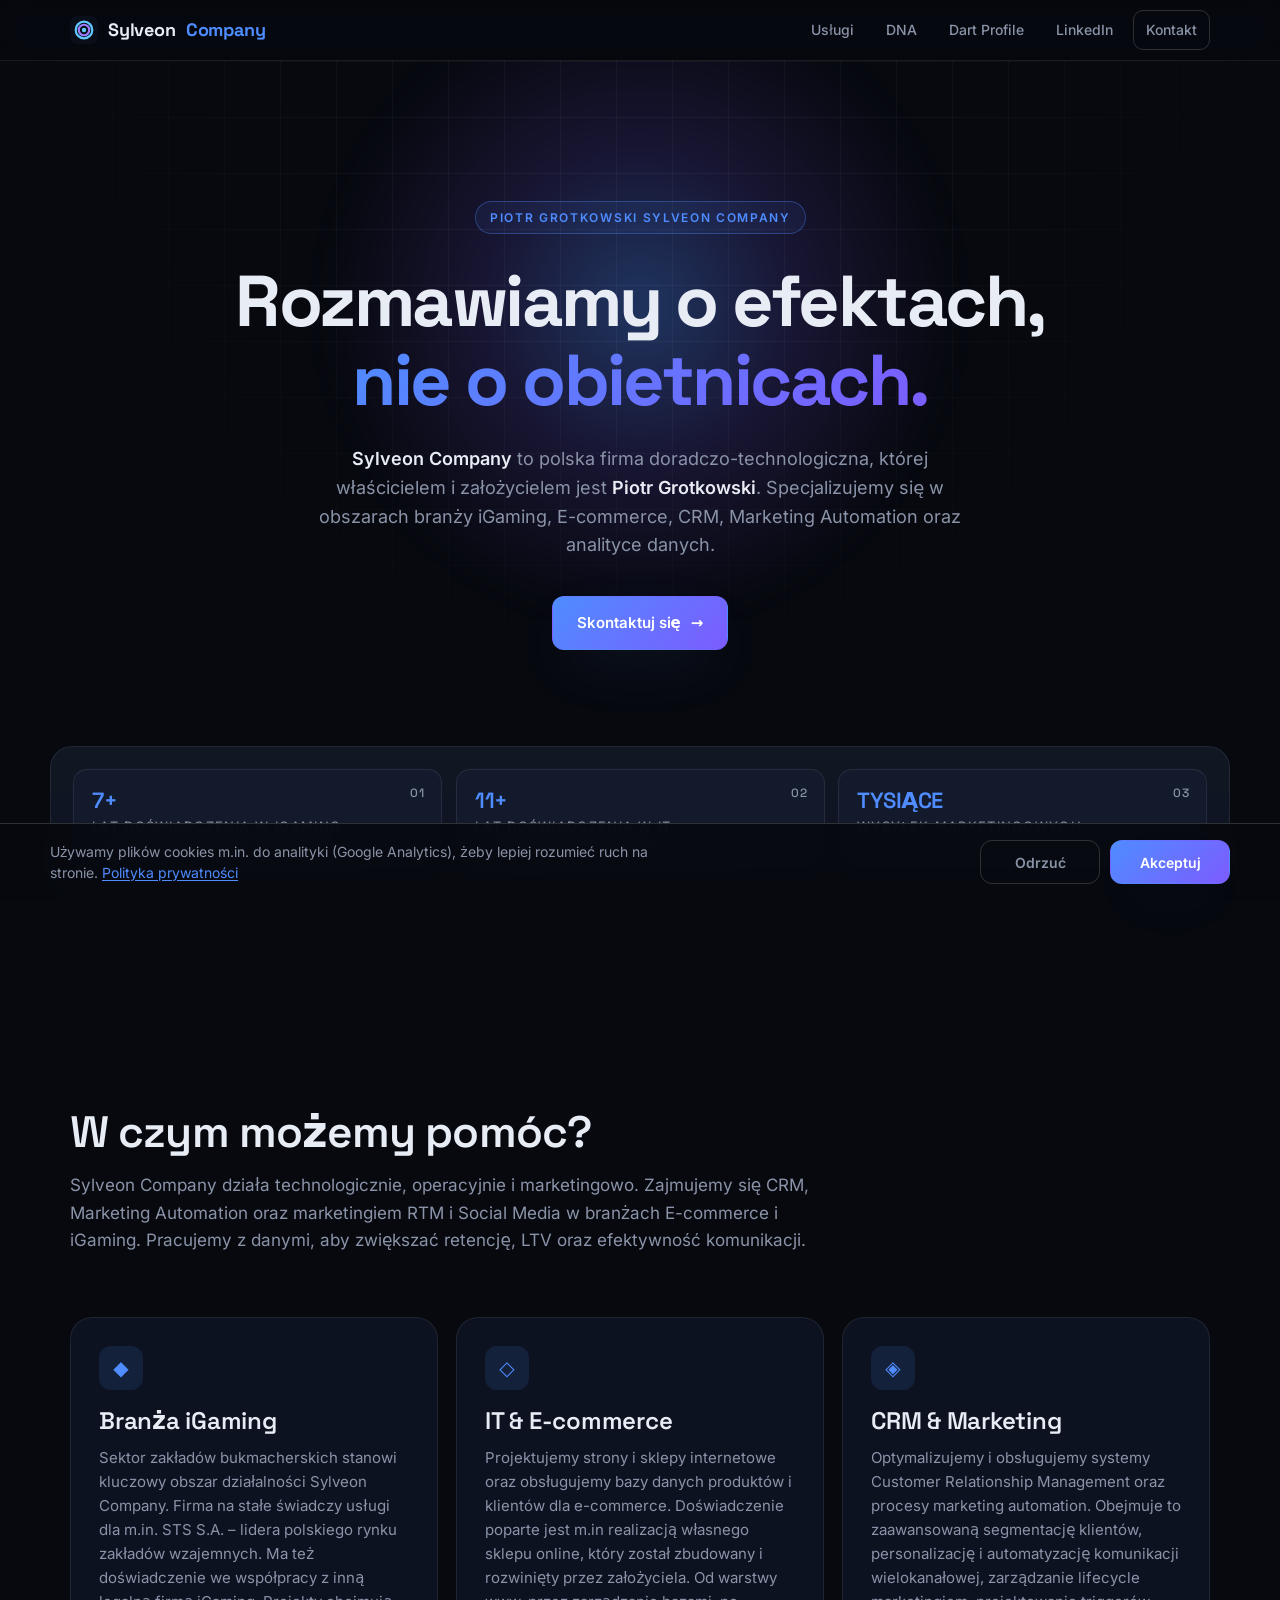
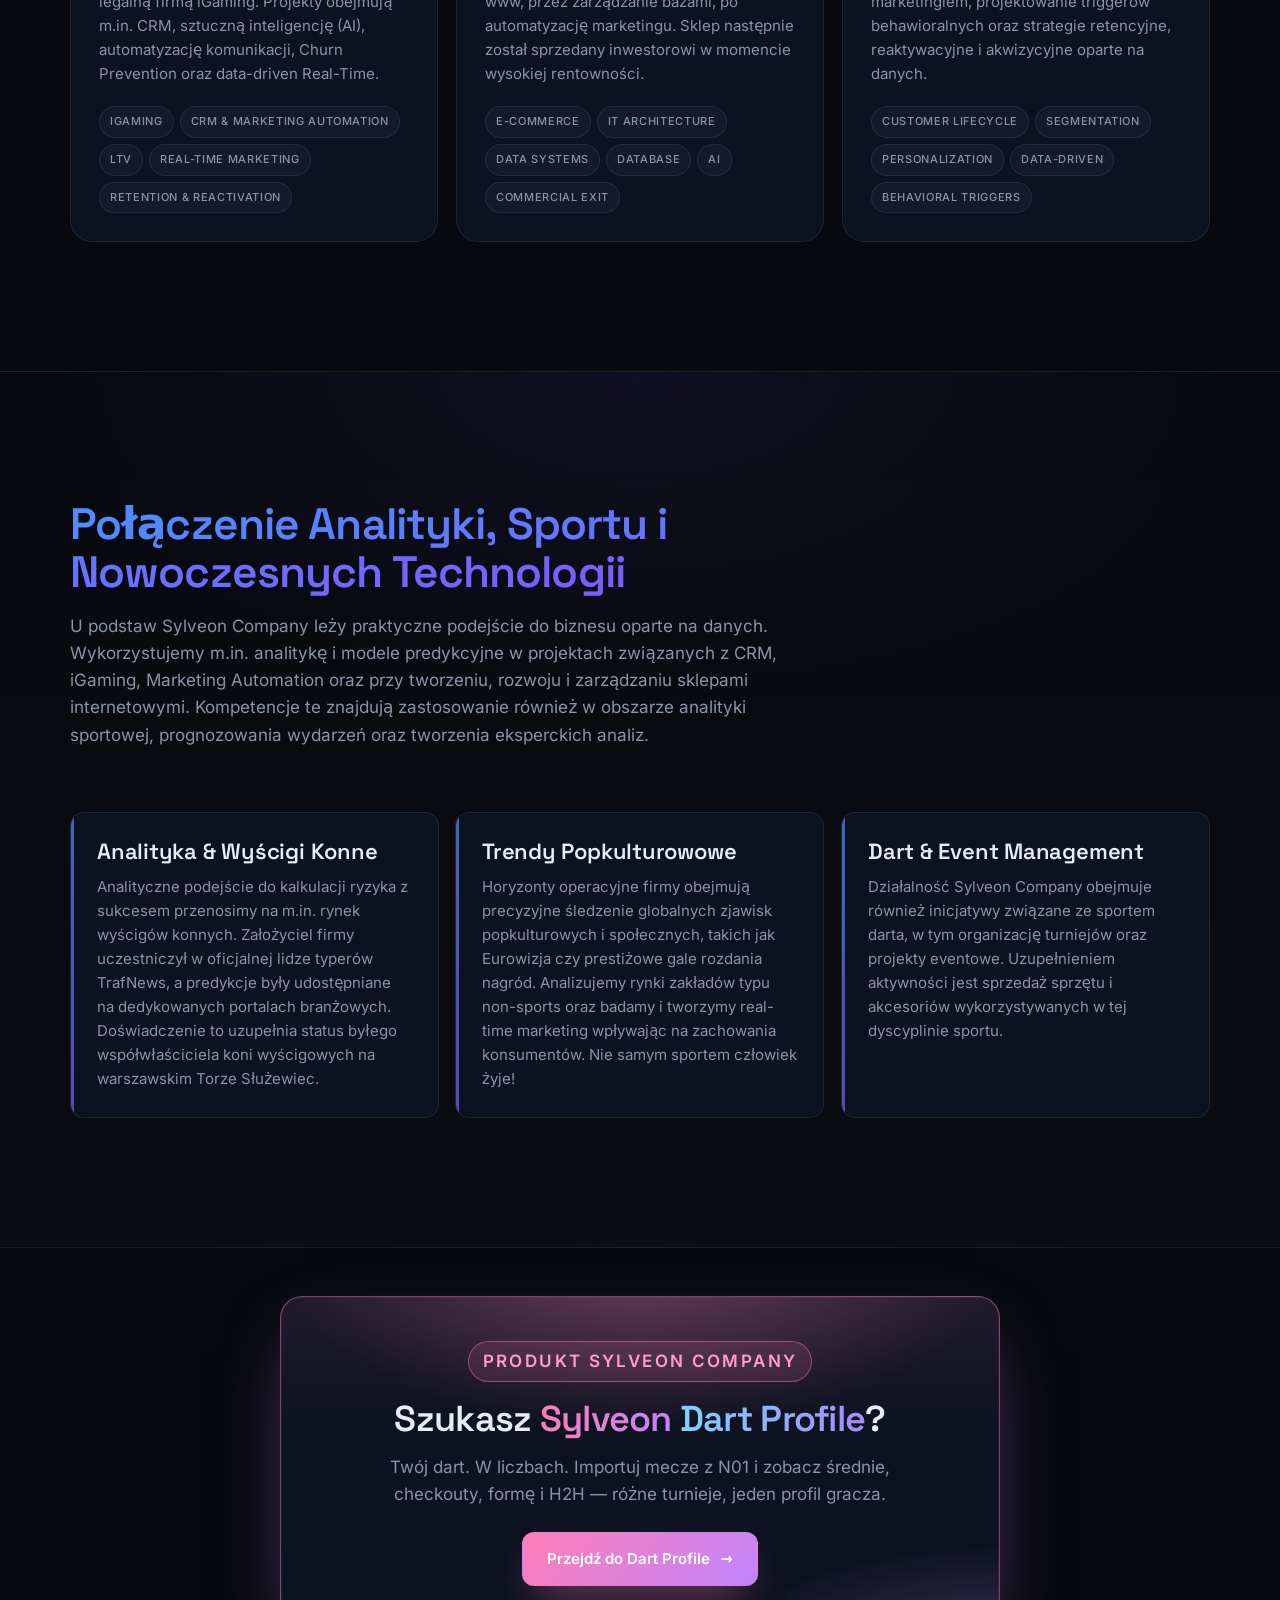
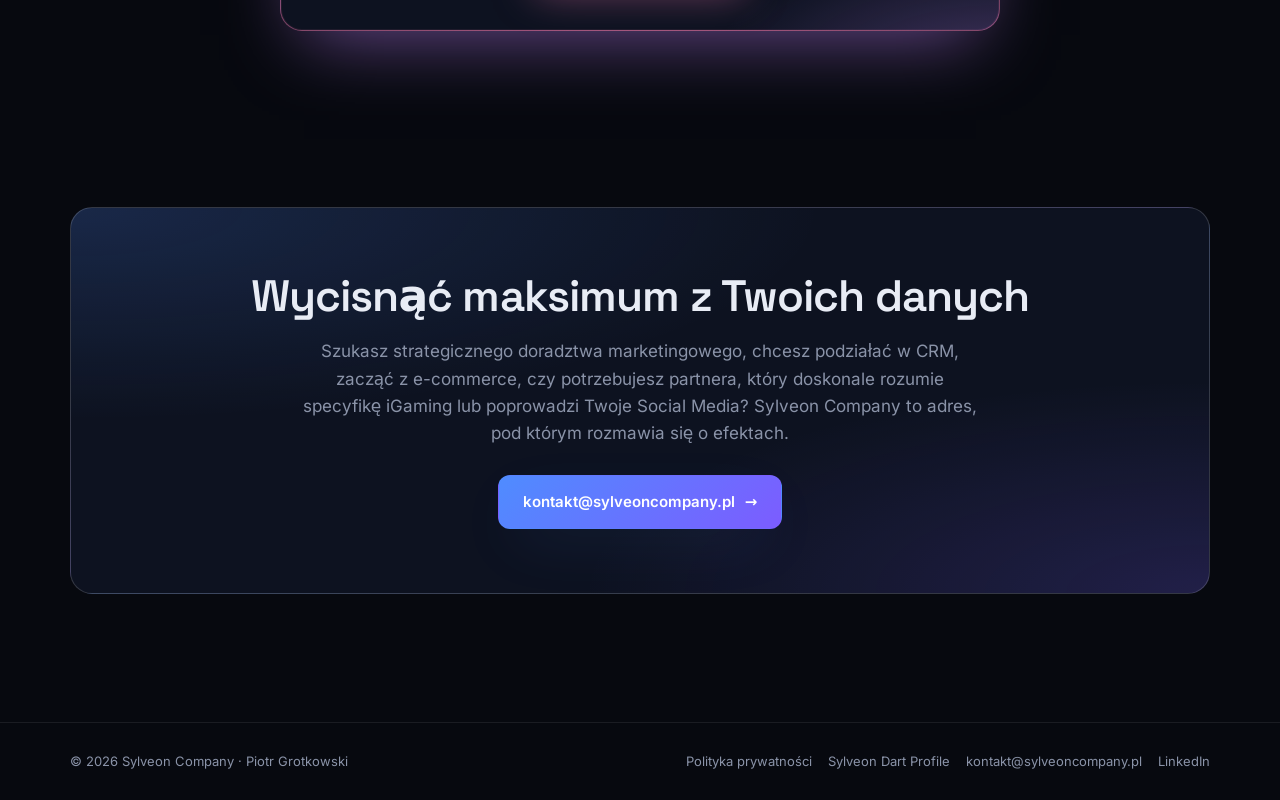
==== index.html @ ae11e5b6 "Add simple cookie banner with default accept and reject opt-out. Co-authored-by: Cursor <cursoragent" ====
<!doctype html>
<html lang="pl">
  <head>
    <meta charset="utf-8" />
    <meta name="viewport" content="width=device-width, initial-scale=1, viewport-fit=cover" />
    <meta name="theme-color" content="#07090f" />
    <title>Sylveon Company | Piotr Grotkowski - iGaming, E-commerce, CRM & Marketing Automation</title>
    <meta
      name="description"
      content="Piotr Grotkowski Sylveon Company. Doradztwo iGaming, CRM, Marketing Automation, analityka danych i E-commerce dla biznesów cyfrowych. Segmentation, Personalization & Retention."
    />
    <meta name="author" content="Piotr Grotkowski" />
    <meta name="robots" content="index,follow,max-image-preview:large" />
    <link rel="canonical" href="https://sylveoncompany.pl/" />

    <link rel="icon" type="image/svg+xml" href="/favicon.svg" />
    <link rel="icon" type="image/png" href="/favicon-96x96.png" sizes="96x96" />
    <link rel="shortcut icon" href="/favicon.ico" />
    <link rel="apple-touch-icon" sizes="180x180" href="/apple-touch-icon.png" />
    <meta name="apple-mobile-web-app-title" content="Sylveon Company" />
    <link rel="manifest" href="/site.webmanifest" />

    <meta property="og:site_name" content="Sylveon Company" />
    <meta property="og:type" content="website" />
    <meta property="og:locale" content="pl_PL" />
    <meta property="og:url" content="https://sylveoncompany.pl/" />
    <meta
      property="og:title"
      content="Sylveon Company | Piotr Grotkowski - CRM, Marketing Automation, iGaming, E-commerce & Data Analytics"
    />
    <meta
      property="og:description"
      content="Piotr Grotkowski Sylveon Company. Doradztwo iGaming, CRM, Marketing Automation, analityka danych i E-commerce dla biznesów cyfrowych. Segmentation, Personalization & Retention."
    />
    <meta property="og:image" content="https://sylveoncompany.pl/og.png" />
    <meta property="og:image:width" content="1200" />
    <meta property="og:image:height" content="630" />
    <meta
      property="og:image:alt"
      content="Sylveon Company — CRM, Marketing Automation, iGaming, E-commerce"
    />

    <meta name="twitter:card" content="summary_large_image" />
    <meta
      name="twitter:title"
      content="Sylveon Company | Piotr Grotkowski - CRM, Marketing Automation, iGaming, E-commerce & Data Analytics"
    />
    <meta
      name="twitter:description"
      content="Piotr Grotkowski Sylveon Company. Doradztwo iGaming, CRM, Marketing Automation, analityka danych i E-commerce dla biznesów cyfrowych. Segmentation, Personalization & Retention."
    />
    <meta name="twitter:image" content="https://sylveoncompany.pl/og.png" />

    <!-- Google Consent Mode: default granted; reject via banner → denied -->
    <script>
      window.dataLayer = window.dataLayer || [];
      function gtag() {
        dataLayer.push(arguments);
      }
      (function () {
        var saved = null;
        try {
          saved = localStorage.getItem("cookie_consent");
        } catch (e) {}
        var analytics = saved === "denied" ? "denied" : "granted";
        gtag("consent", "default", {
          analytics_storage: analytics,
          ad_storage: "denied",
          ad_user_data: "denied",
          ad_personalization: "denied",
        });
      })();
      gtag("js", new Date());
      gtag("config", "G-825RZRV02V");
    </script>
    <script async src="https://www.googletagmanager.com/gtag/js?id=G-825RZRV02V"></script>
    <link rel="dns-prefetch" href="https://www.googletagmanager.com" />
    <link rel="preconnect" href="https://www.googletagmanager.com" crossorigin />

    <link rel="preload" href="/fonts/inter-400.woff2" as="font" type="font/woff2" crossorigin />
    <link rel="preload" href="/fonts/space-grotesk-700.woff2" as="font" type="font/woff2" crossorigin />
    <link rel="stylesheet" href="/fonts.css" />
    <link rel="stylesheet" href="/styles.css" />

    <script type="application/ld+json">
      {
        "@context": "https://schema.org",
        "@graph": [
          {
            "@type": "WebSite",
            "@id": "https://sylveoncompany.pl/#website",
            "url": "https://sylveoncompany.pl/",
            "name": "Sylveon Company",
            "inLanguage": "pl-PL",
            "publisher": { "@id": "https://sylveoncompany.pl/#organization" }
          },
          {
            "@type": "Organization",
            "@id": "https://sylveoncompany.pl/#organization",
            "name": "Sylveon Company",
            "alternateName": ["Piotr Grotkowski Sylveon Company", "Piotr Grotkowski Sylveon"],
            "url": "https://sylveoncompany.pl/",
            "email": "kontakt@sylveoncompany.pl",
            "logo": "https://sylveoncompany.pl/logo.svg",
            "areaServed": "PL",
            "description": "Piotr Grotkowski Sylveon Company. Doradztwo iGaming, CRM, Marketing Automation, analityka danych i E-commerce dla biznesów cyfrowych.",
            "founder": { "@id": "https://sylveoncompany.pl/#person" },
            "knowsAbout": [
              "iGaming",
              "CRM",
              "Marketing Automation",
              "E-commerce",
              "Data Analytics",
              "Churn Prevention",
              "Real-Time Marketing"
            ]
          },
          {
            "@type": "Person",
            "@id": "https://sylveoncompany.pl/#person",
            "name": "Piotr Grotkowski",
            "jobTitle": "Founder, CEO & Owner",
            "worksFor": { "@id": "https://sylveoncompany.pl/#organization" },
            "url": "https://sylveoncompany.pl/",
            "sameAs": ["https://www.linkedin.com/in/grotkowskipiotr/"],
            "knowsAbout": [
              "iGaming",
              "CRM",
              "Marketing Automation",
              "E-commerce",
              "Data Analytics",
              "Churn Prevention",
              "Retention & Reactivation",
              "Customer Lifecycle"
            ],
            "nationality": "PL"
          }
        ]
      }
    </script>
  </head>
  <body>
    <a href="#main" class="skip-link">Przejdź do treści</a>

    <header class="topbar">
      <div class="container topbar__inner">
        <a href="/" class="brand">
          <img class="brand__logo" src="/logo.svg" width="28" height="28" alt="" />
          <span class="brand__a">Sylveon</span><span class="brand__b">Company</span>
        </a>
        <nav class="nav" aria-label="Główna nawigacja">
          <a href="#pomoc">Usługi</a>
          <a href="#dna">DNA</a>
          <a href="#dart">Dart Profile</a>
          <a
            href="https://www.linkedin.com/in/grotkowskipiotr/"
            target="_blank"
            rel="noopener noreferrer"
            >LinkedIn</a
          >
          <a href="mailto:kontakt@sylveoncompany.pl" class="nav__cta">Kontakt</a>
        </nav>
      </div>
    </header>

    <main id="main">
      <section class="hero">
        <div class="hero__bg" aria-hidden="true">
          <div class="hero__glow"></div>
          <div class="hero__grid"></div>
        </div>
        <div class="container hero__inner">
          <p class="eyebrow reveal">Piotr Grotkowski Sylveon Company</p>

          <h1 class="hero__title reveal">
            <span class="sr-only"
              >Sylveon Company - Doradztwo iGaming, E-commerce, CRM &amp; Marketing Automation.</span
            >
            Rozmawiamy o efektach,<br /><span class="grad">nie o obietnicach.</span>
          </h1>

          <p class="hero__lead reveal">
            <strong>Sylveon Company</strong> to polska firma doradczo-technologiczna, której
            właścicielem i założycielem jest <strong>Piotr Grotkowski</strong>. Specjalizujemy się w
            obszarach branży iGaming, E-commerce, CRM, Marketing Automation oraz analityce danych.
          </p>
          <div class="hero__cta reveal">
            <a class="btn btn--primary" href="mailto:kontakt@sylveoncompany.pl">
              Skontaktuj się
              <span aria-hidden="true">→</span>
            </a>
          </div>
        </div>
      </section>

      <section class="proof" aria-label="Skala działalności">
        <div class="container proof__grid">
          <article class="proof__card reveal">
            <span class="proof__num">01</span>
            <p class="proof__value">7+</p>
            <p>Lat doświadczenia w iGaming,<br />CRM &amp; Marketing Automation</p>
          </article>
          <article class="proof__card reveal">
            <span class="proof__num">02</span>
            <p class="proof__value">11+</p>
            <p>Lat doświadczenia w IT<br />i zarządzaniu bazami danych</p>
          </article>
          <article class="proof__card reveal">
            <span class="proof__num">03</span>
            <p class="proof__value">Tysiące</p>
            <p>Wysyłek marketingowych</p>
          </article>
        </div>
      </section>

      <section class="section" id="pomoc">
        <div class="container">
          <header class="section__head reveal">
            <h2>W czym możemy pomóc?</h2>
            <p>
              Sylveon Company działa technologicznie, operacyjnie i marketingowo. Zajmujemy się CRM,
              Marketing Automation oraz marketingiem RTM i Social Media w branżach E-commerce i
              iGaming. Pracujemy z danymi, aby zwiększać retencję, LTV oraz efektywność komunikacji.
            </p>
          </header>

          <div class="services">
            <article class="service reveal">
              <div class="service__icon" aria-hidden="true">◆</div>
              <h3>Branża iGaming</h3>
              <p>
                Sektor zakładów bukmacherskich stanowi kluczowy obszar działalności Sylveon Company.
                Firma na stałe świadczy usługi dla m.in. STS S.A. – lidera polskiego rynku zakładów
                wzajemnych. Ma też doświadczenie we współpracy z inną legalną firmą iGaming. Projekty
                obejmują m.in. CRM, sztuczną inteligencję (AI), automatyzację komunikacji, Churn
                Prevention oraz data-driven Real-Time.
              </p>
              <ul class="chips">
                <li>iGaming</li>
                <li>CRM &amp; Marketing Automation</li>
                <li>LTV</li>
                <li>Real-Time Marketing</li>
                <li>Retention &amp; Reactivation</li>
              </ul>
            </article>

            <article class="service reveal">
              <div class="service__icon" aria-hidden="true">◇</div>
              <h3>IT &amp; E-commerce</h3>
              <p>
                Projektujemy strony i sklepy internetowe oraz obsługujemy bazy danych produktów i
                klientów dla e-commerce. Doświadczenie poparte jest m.in realizacją własnego sklepu
                online, który został zbudowany i rozwinięty przez założyciela. Od warstwy www, przez
                zarządzanie bazami, po automatyzację marketingu. Sklep następnie został sprzedany
                inwestorowi w momencie wysokiej rentowności.
              </p>
              <ul class="chips">
                <li>E-commerce</li>
                <li>IT Architecture</li>
                <li>Data Systems</li>
                <li>Database</li>
                <li>AI</li>
                <li>Commercial Exit</li>
              </ul>
            </article>

            <article class="service reveal">
              <div class="service__icon" aria-hidden="true">◈</div>
              <h3>CRM &amp; Marketing</h3>
              <p>
                Optymalizujemy i obsługujemy systemy Customer Relationship Management oraz procesy
                marketing automation. Obejmuje to zaawansowaną segmentację klientów, personalizację i
                automatyzację komunikacji wielokanałowej, zarządzanie lifecycle marketingiem,
                projektowanie triggerów behawioralnych oraz strategie retencyjne, reaktywacyjne i
                akwizycyjne oparte na danych.
              </p>
              <ul class="chips">
                <li>Customer Lifecycle</li>
                <li>Segmentation</li>
                <li>Personalization</li>
                <li>Data-Driven</li>
                <li>Behavioral Triggers</li>
              </ul>
            </article>
          </div>
        </div>
      </section>

      <section class="section section--alt" id="dna">
        <div class="container dna">
          <header class="section__head reveal">
            <h2>
              <span class="grad">Połączenie Analityki, Sportu i Nowoczesnych Technologii</span>
            </h2>
            <p>
              U podstaw Sylveon Company leży praktyczne podejście do biznesu oparte na danych.
              Wykorzystujemy m.in. analitykę i modele predykcyjne w projektach związanych z CRM,
              iGaming, Marketing Automation oraz przy tworzeniu, rozwoju i zarządzaniu sklepami
              internetowymi. Kompetencje te znajdują zastosowanie również w obszarze analityki
              sportowej, prognozowania wydarzeń oraz tworzenia eksperckich analiz.
            </p>
          </header>

          <div class="dna__grid">
            <article class="dna__card reveal">
              <h3>Analityka &amp; Wyścigi Konne</h3>
              <p>
                Analityczne podejście do kalkulacji ryzyka z sukcesem przenosimy na m.in. rynek
                wyścigów konnych. Założyciel firmy uczestniczył w oficjalnej lidze typerów TrafNews,
                a predykcje były udostępniane na dedykowanych portalach branżowych. Doświadczenie to
                uzupełnia status byłego współwłaściciela koni wyścigowych na warszawskim Torze
                Służewiec.
              </p>
            </article>

            <article class="dna__card reveal">
              <h3>Trendy Popkulturowowe</h3>
              <p>
                Horyzonty operacyjne firmy obejmują precyzyjne śledzenie globalnych zjawisk
                popkulturowych i społecznych, takich jak Eurowizja czy prestiżowe gale rozdania
                nagród. Analizujemy rynki zakładów typu non-sports oraz badamy i tworzymy real-time
                marketing wpływając na zachowania konsumentów. Nie samym sportem człowiek żyje!
              </p>
            </article>

            <article class="dna__card reveal">
              <h3>Dart &amp; Event Management</h3>
              <p>
                Działalność Sylveon Company obejmuje również inicjatywy związane ze sportem darta, w
                tym organizację turniejów oraz projekty eventowe. Uzupełnieniem aktywności jest
                sprzedaż sprzętu i akcesoriów wykorzystywanych w tej dyscyplinie sportu.
              </p>
            </article>
          </div>
        </div>
      </section>

      <section class="section section--dart" id="dart">
        <div class="container">
          <div class="product-link reveal">
            <p class="eyebrow">Produkt Sylveon Company</p>
            <h2>
              Szukasz
              <span class="product-link__brand">Sylveon</span>
              <span class="product-link__accent">Dart Profile</span>?
            </h2>
            <p>
              Twój dart. W liczbach. Importuj mecze z N01 i zobacz średnie, checkouty, formę i H2H —
              różne turnieje, jeden profil gracza.
            </p>
            <a
              class="btn btn--dart"
              href="https://dart.sylveoncompany.pl/"
              target="_blank"
              rel="noopener noreferrer"
            >
              Przejdź do Dart Profile
              <span aria-hidden="true">→</span>
            </a>
          </div>
        </div>
      </section>

      <section class="section">
        <div class="container">
          <div class="cta reveal">
            <h2>Wycisnąć maksimum z Twoich danych</h2>
            <p>
              Szukasz strategicznego doradztwa marketingowego, chcesz podziałać w CRM, zacząć z
              e-commerce, czy potrzebujesz partnera, który doskonale rozumie specyfikę iGaming lub
              poprowadzi Twoje Social Media? Sylveon Company to adres, pod którym rozmawia się o
              efektach.
            </p>
            <address>
              <a class="btn btn--primary" href="mailto:kontakt@sylveoncompany.pl">
                kontakt@sylveoncompany.pl
                <span aria-hidden="true">→</span>
              </a>
            </address>
          </div>
        </div>
      </section>
    </main>

    <footer class="footer">
      <div class="container footer__inner">
        <p>© <span id="year"></span> Sylveon Company · Piotr Grotkowski</p>
        <div class="footer__links">
          <a href="/polityka-prywatnosci">Polityka prywatności</a>
          <a href="https://dart.sylveoncompany.pl/" target="_blank" rel="noopener noreferrer"
            >Sylveon Dart Profile</a
          >
          <a href="mailto:kontakt@sylveoncompany.pl">kontakt@sylveoncompany.pl</a>
          <a
            href="https://www.linkedin.com/in/grotkowskipiotr/"
            target="_blank"
            rel="noopener noreferrer"
            >LinkedIn</a
          >
        </div>
      </div>
    </footer>

    <a class="sticky-cta" href="mailto:kontakt@sylveoncompany.pl" id="stickyCta">
      Skontaktuj się <span aria-hidden="true">→</span>
    </a>

    <div class="cookie-banner" id="cookieBanner" hidden role="dialog" aria-label="Zgoda na pliki cookies">
      <div class="cookie-banner__inner">
        <p>
          Używamy plików cookies m.in. do analityki (Google Analytics), żeby lepiej rozumieć ruch na
          stronie.
          <a href="/polityka-prywatnosci">Polityka prywatności</a>
        </p>
        <div class="cookie-banner__actions">
          <button type="button" class="btn btn--ghost" id="cookieReject">Odrzuć</button>
          <button type="button" class="btn btn--primary" id="cookieAccept">Akceptuj</button>
        </div>
      </div>
    </div>

    <script>
      document.getElementById("year").textContent = new Date().getFullYear();

      (function () {
        var KEY = "cookie_consent";
        var banner = document.getElementById("cookieBanner");
        var acceptBtn = document.getElementById("cookieAccept");
        var rejectBtn = document.getElementById("cookieReject");

        function setConsent(value) {
          try {
            localStorage.setItem(KEY, value);
          } catch (e) {}
          var state = value === "granted" ? "granted" : "denied";
          gtag("consent", "update", {
            analytics_storage: state,
            ad_storage: "denied",
            ad_user_data: "denied",
            ad_personalization: "denied",
          });
          banner.hidden = true;
          document.body.classList.remove("cookie-open");
        }

        var saved = null;
        try {
          saved = localStorage.getItem(KEY);
        } catch (e) {}

        if (!saved) {
          banner.hidden = false;
          document.body.classList.add("cookie-open");
        }

        acceptBtn.addEventListener("click", function () {
          setConsent("granted");
        });
        rejectBtn.addEventListener("click", function () {
          setConsent("denied");
        });
      })();

      const prefersReduced = window.matchMedia("(prefers-reduced-motion: reduce)").matches;
      const revealEls = document.querySelectorAll(".reveal");
      if (prefersReduced || !("IntersectionObserver" in window)) {
        revealEls.forEach((el) => el.classList.add("in-view"));
      } else {
        const io = new IntersectionObserver(
          (entries) => {
            entries.forEach((e, i) => {
              if (e.isIntersecting) {
                setTimeout(() => e.target.classList.add("in-view"), i * 60);
                io.unobserve(e.target);
              }
            });
          },
          { threshold: 0.12, rootMargin: "0px 0px -40px 0px" }
        );
        revealEls.forEach((el) => io.observe(el));
      }

      const hero = document.querySelector(".hero");
      const cta = document.getElementById("stickyCta");
      if (hero && cta && "IntersectionObserver" in window) {
        const heroIo = new IntersectionObserver(
          ([entry]) => {
            cta.classList.toggle("is-visible", !entry.isIntersecting);
          },
          { threshold: 0, rootMargin: "-40% 0px 0px 0px" }
        );
        heroIo.observe(hero);
      }
    </script>
  </body>
</html>
---- fonts.css ----
@font-face {
  font-family: "Inter";
  font-style: normal;
  font-weight: 400;
  font-display: swap;
  src: url("/fonts/inter-400.woff2") format("woff2");
}

@font-face {
  font-family: "Inter";
  font-style: normal;
  font-weight: 500;
  font-display: swap;
  src: url("/fonts/inter-500.woff2") format("woff2");
}

@font-face {
  font-family: "Inter";
  font-style: normal;
  font-weight: 600;
  font-display: swap;
  src: url("/fonts/inter-600.woff2") format("woff2");
}

@font-face {
  font-family: "Space Grotesk";
  font-style: normal;
  font-weight: 500;
  font-display: swap;
  src: url("/fonts/space-grotesk-500.woff2") format("woff2");
}

@font-face {
  font-family: "Space Grotesk";
  font-style: normal;
  font-weight: 600;
  font-display: swap;
  src: url("/fonts/space-grotesk-600.woff2") format("woff2");
}

@font-face {
  font-family: "Space Grotesk";
  font-style: normal;
  font-weight: 700;
  font-display: swap;
  src: url("/fonts/space-grotesk-700.woff2") format("woff2");
}
---- styles.css ----
/* ============================================================
   Sylveon Company — mobile-first, dark, nowoczesny
   ============================================================ */

:root {
  --bg: #07090f;
  --surface: #0d1220;
  --surface-2: #131a2c;
  --border: rgba(255, 255, 255, 0.08);
  --border-strong: rgba(255, 255, 255, 0.16);
  --text: #e8ecf5;
  --text-dim: #8a93a8;
  --accent: #4f8cff;
  --accent-2: #7c5cff;
  --accent-glow: rgba(79, 140, 255, 0.35);
  --radius: 14px;
  --radius-lg: 22px;
  --shadow-elev: 0 20px 60px -20px rgba(79, 140, 255, 0.25);
  --font-display: "Space Grotesk", system-ui, -apple-system, sans-serif;
  --font-body: "Inter", system-ui, -apple-system, sans-serif;
  --container: 1180px;
  --gutter: 20px;
}

*,
*::before,
*::after {
  box-sizing: border-box;
}

html {
  scroll-behavior: smooth;
  -webkit-text-size-adjust: 100%;
}

body {
  margin: 0;
  background: var(--bg);
  color: var(--text);
  font-family: var(--font-body);
  font-size: 16px;
  line-height: 1.6;
  -webkit-font-smoothing: antialiased;
  text-rendering: optimizeLegibility;
  overflow-x: hidden;
}

img,
svg {
  display: block;
  max-width: 100%;
}

a {
  color: inherit;
  text-decoration: none;
}

::selection {
  background: var(--accent);
  color: #fff;
}

.skip-link {
  position: absolute;
  left: -9999px;
  top: 0;
  background: var(--accent);
  color: #fff;
  padding: 8px 14px;
  border-radius: 0 0 8px 0;
  z-index: 100;
}
.skip-link:focus {
  left: 0;
}

.sr-only {
  border: 0;
  clip: rect(0 0 0 0);
  height: 1px;
  margin: -1px;
  overflow: hidden;
  padding: 0;
  position: absolute;
  width: 1px;
  white-space: nowrap;
}

.container {
  width: 100%;
  max-width: var(--container);
  margin-inline: auto;
  padding-inline: var(--gutter);
}

/* ============= Typography ============= */

h1,
h2,
h3,
h4 {
  font-family: var(--font-display);
  font-weight: 600;
  letter-spacing: -0.02em;
  line-height: 1.1;
  margin: 0;
  color: var(--text);
}

h2 {
  font-size: clamp(28px, 5vw, 44px);
}
h3 {
  font-size: clamp(20px, 3vw, 24px);
  letter-spacing: -0.01em;
}
h4 {
  font-size: 18px;
  letter-spacing: -0.01em;
}

p {
  margin: 0;
  color: var(--text-dim);
}

strong {
  color: var(--text);
  font-weight: 600;
}

.grad {
  background: linear-gradient(135deg, var(--accent) 0%, var(--accent-2) 100%);
  -webkit-background-clip: text;
  background-clip: text;
  color: transparent;
}

/* ============= Topbar ============= */

.topbar {
  position: sticky;
  top: 0;
  z-index: 50;
  backdrop-filter: saturate(160%) blur(14px);
  -webkit-backdrop-filter: saturate(160%) blur(14px);
  background: rgba(7, 9, 15, 0.65);
  border-bottom: 1px solid var(--border);
}

.topbar__inner {
  display: flex;
  align-items: center;
  justify-content: space-between;
  height: 60px;
}

.brand {
  font-family: var(--font-display);
  font-weight: 700;
  font-size: 18px;
  letter-spacing: -0.01em;
  display: inline-flex;
  align-items: center;
  gap: 10px;
}
.brand__logo {
  width: 28px;
  height: 28px;
  border-radius: 7px;
  flex-shrink: 0;
}
.brand__a {
  color: var(--text);
}
.brand__b {
  color: var(--accent);
}

.nav {
  display: flex;
  align-items: center;
  gap: 8px;
}
.nav a {
  color: var(--text-dim);
  font-size: 14px;
  font-weight: 500;
  padding: 8px 12px;
  border-radius: 10px;
  transition: color 0.2s ease, background 0.2s ease;
}
.nav a:hover {
  color: var(--text);
  background: var(--surface);
}
.nav__cta {
  color: var(--text);
  border: 1px solid var(--border-strong);
}
.nav__cta:hover {
  background: var(--accent);
  border-color: var(--accent);
  color: #fff;
}

@media (max-width: 719px) {
  .nav a:not(.nav__cta) {
    display: none;
  }
}

/* ============= Hero ============= */

.hero {
  position: relative;
  padding-block: clamp(72px, 14vw, 140px) clamp(56px, 10vw, 96px);
  overflow: hidden;
  isolation: isolate;
}

.hero__bg {
  position: absolute;
  inset: 0;
  z-index: -1;
  pointer-events: none;
}

.hero__glow {
  position: absolute;
  top: -30%;
  left: 50%;
  width: 900px;
  height: 900px;
  max-width: 130vw;
  transform: translateX(-50%);
  background: radial-gradient(
    closest-side,
    var(--accent-glow) 0%,
    rgba(124, 92, 255, 0.15) 35%,
    transparent 70%
  );
  filter: blur(20px);
}

.hero__grid {
  position: absolute;
  inset: 0;
  background-image:
    linear-gradient(to right, rgba(255, 255, 255, 0.04) 1px, transparent 1px),
    linear-gradient(to bottom, rgba(255, 255, 255, 0.04) 1px, transparent 1px);
  background-size: 56px 56px;
  mask-image: radial-gradient(ellipse at top, #000 30%, transparent 70%);
  -webkit-mask-image: radial-gradient(ellipse at top, #000 30%, transparent 70%);
}

.hero__inner {
  text-align: center;
  max-width: 880px;
}

.eyebrow {
  display: inline-block;
  font-family: var(--font-body);
  font-size: 12px;
  font-weight: 600;
  letter-spacing: 0.14em;
  text-transform: uppercase;
  color: var(--accent);
  padding: 6px 14px;
  border: 1px solid var(--accent-glow);
  border-radius: 999px;
  background: rgba(79, 140, 255, 0.08);
  margin-bottom: 28px;
}

.hero__title {
  font-size: clamp(34px, 8vw, 72px);
  font-weight: 700;
  letter-spacing: -0.035em;
  margin-bottom: 24px;
}

.hero__lead {
  font-size: clamp(15px, 2vw, 18px);
  max-width: 680px;
  margin: 0 auto 36px;
  color: var(--text-dim);
}

.hero__cta {
  display: flex;
  justify-content: center;
}

/* ============= Buttons ============= */

.btn {
  display: inline-flex;
  align-items: center;
  gap: 10px;
  font-family: var(--font-body);
  font-weight: 600;
  font-size: 15px;
  padding: 14px 24px;
  min-height: 48px;
  border-radius: 12px;
  border: 1px solid transparent;
  cursor: pointer;
  transition: transform 0.2s ease, box-shadow 0.25s ease, background 0.2s ease;
  white-space: nowrap;
}

.btn--primary {
  background: linear-gradient(135deg, var(--accent), var(--accent-2));
  color: #fff;
  box-shadow: var(--shadow-elev);
}
.btn--primary:hover {
  transform: translateY(-1px);
  box-shadow: 0 24px 70px -18px rgba(79, 140, 255, 0.55);
}

.btn--ghost {
  background: transparent;
  color: var(--text-dim);
  border: 1px solid var(--border-strong);
}
.btn--ghost:hover {
  color: var(--text);
  background: var(--surface);
}

.btn:focus-visible,
a:focus-visible {
  outline: 2px solid var(--accent);
  outline-offset: 3px;
}

/* ============= Proof strip ============= */

.proof {
  padding-bottom: clamp(40px, 8vw, 80px);
}
.proof__grid {
  display: grid;
  gap: 14px;
  grid-template-columns: 1fr;
  border: 1px solid var(--border);
  border-radius: var(--radius-lg);
  padding: 18px;
  background:
    linear-gradient(180deg, rgba(255, 255, 255, 0.02), transparent),
    var(--surface);
}
.proof__card {
  display: flex;
  flex-direction: column;
  gap: 4px;
  padding: 18px;
  border-radius: var(--radius);
  background: var(--surface-2);
  border: 1px solid var(--border);
  position: relative;
}
.proof__num {
  position: absolute;
  top: 14px;
  right: 16px;
  font-family: var(--font-display);
  font-size: 12px;
  color: var(--text-dim);
  letter-spacing: 0.08em;
}
.proof__card .proof__value {
  color: var(--accent);
  font-family: var(--font-display);
  font-size: 22px;
  font-weight: 600;
  letter-spacing: -0.02em;
  margin: 0;
  line-height: 1.1;
}
.proof__card p {
  font-size: 13px;
  text-transform: uppercase;
  letter-spacing: 0.1em;
  color: var(--text-dim);
}

@media (min-width: 720px) {
  .proof__grid {
    grid-template-columns: repeat(3, 1fr);
    padding: 22px;
  }
}

/* ============= Sections ============= */

.section {
  padding-block: clamp(64px, 12vw, 128px);
}

.section--alt {
  background:
    radial-gradient(80% 60% at 50% 0%, rgba(124, 92, 255, 0.08), transparent 60%),
    linear-gradient(180deg, transparent, rgba(255, 255, 255, 0.015));
  border-top: 1px solid var(--border);
  border-bottom: 1px solid var(--border);
}

.section__head {
  max-width: 760px;
  margin-bottom: clamp(36px, 6vw, 64px);
}
.section__head h2 {
  margin-bottom: 16px;
}
.section__head p {
  font-size: clamp(15px, 1.8vw, 17px);
}

/* ============= Services ============= */

.services {
  display: grid;
  gap: 18px;
  grid-template-columns: 1fr;
}

.service {
  background: var(--surface);
  border: 1px solid var(--border);
  border-radius: var(--radius-lg);
  padding: 28px;
  transition: transform 0.25s ease, border-color 0.25s ease, background 0.25s ease;
}
.service:hover {
  transform: translateY(-3px);
  border-color: var(--accent-glow);
  background: linear-gradient(180deg, rgba(79, 140, 255, 0.04), transparent), var(--surface);
}
.service__icon {
  width: 44px;
  height: 44px;
  display: grid;
  place-items: center;
  border-radius: 12px;
  background: rgba(79, 140, 255, 0.12);
  color: var(--accent);
  font-size: 20px;
  margin-bottom: 18px;
}
.service h3 {
  margin-bottom: 12px;
}
.service p {
  margin-bottom: 20px;
  font-size: 15px;
}

.chips {
  list-style: none;
  padding: 0;
  margin: 0;
  display: flex;
  flex-wrap: wrap;
  gap: 6px;
}
.chips li {
  font-family: var(--font-body);
  font-size: 11px;
  font-weight: 500;
  letter-spacing: 0.06em;
  text-transform: uppercase;
  color: var(--text-dim);
  padding: 6px 10px;
  background: var(--surface-2);
  border: 1px solid var(--border);
  border-radius: 999px;
}

@media (min-width: 880px) {
  .services {
    grid-template-columns: repeat(3, 1fr);
  }
}

/* ============= DNA ============= */

.dna__grid {
  display: grid;
  gap: 16px;
  grid-template-columns: 1fr;
}
.dna__card {
  background: var(--surface);
  border: 1px solid var(--border);
  border-radius: var(--radius);
  padding: 26px;
  position: relative;
  overflow: hidden;
}
.dna__card::before {
  content: "";
  position: absolute;
  top: 0;
  left: 0;
  width: 3px;
  height: 100%;
  background: linear-gradient(180deg, var(--accent), var(--accent-2));
  opacity: 0.7;
}
.dna__card h3 {
  margin-bottom: 12px;
  color: var(--text);
  font-size: clamp(18px, 2.4vw, 22px);
}
.dna__card p {
  font-size: 15px;
}

@media (min-width: 880px) {
  .dna__grid {
    grid-template-columns: repeat(3, 1fr);
  }
}

/* ============= Product link (Dart Profile) ============= */
/* Paleta jak SYLVEON na dart.sylveoncompany.pl */

.section--dart {
  padding-block: clamp(28px, 5vw, 48px);
}

.product-link {
  --sylveon-from: #ff7eb6;
  --sylveon-to: #c084fc;
  --dart-accent-from: #7dd3fc;
  --dart-accent-to: #a78bfa;

  max-width: 720px;
  margin-inline: auto;
  text-align: center;
  padding: clamp(28px, 5vw, 44px) clamp(20px, 4vw, 40px);
  border-radius: var(--radius-lg);
  border: 1px solid rgba(255, 126, 182, 0.45);
  background:
    radial-gradient(90% 90% at 50% -10%, rgba(255, 126, 182, 0.32), transparent 55%),
    radial-gradient(80% 70% at 100% 110%, rgba(192, 132, 252, 0.28), transparent 50%),
    linear-gradient(180deg, rgba(255, 126, 182, 0.08), transparent 40%),
    var(--surface);
  box-shadow:
    0 0 0 1px rgba(255, 126, 182, 0.08) inset,
    0 28px 70px -24px rgba(192, 132, 252, 0.55);
}
.product-link .eyebrow {
  margin-bottom: 18px;
  color: #ff9ecd;
  border-color: rgba(255, 126, 182, 0.45);
  background: rgba(255, 126, 182, 0.12);
}
.product-link h2 {
  margin-bottom: 14px;
  font-size: clamp(24px, 4vw, 36px);
}
.product-link__brand {
  background: linear-gradient(90deg, var(--sylveon-from), var(--sylveon-to));
  -webkit-background-clip: text;
  background-clip: text;
  -webkit-text-fill-color: transparent;
  color: transparent;
}
.product-link__accent {
  background: linear-gradient(90deg, var(--dart-accent-from), var(--dart-accent-to));
  -webkit-background-clip: text;
  background-clip: text;
  -webkit-text-fill-color: transparent;
  color: transparent;
}
.product-link p {
  font-size: clamp(15px, 1.8vw, 17px);
  margin: 0 auto 24px;
  max-width: 540px;
}

.btn--dart {
  background: linear-gradient(135deg, #ff7eb6, #c084fc);
  color: #fff;
  box-shadow: 0 18px 40px -14px rgba(255, 126, 182, 0.55);
}
.btn--dart:hover {
  transform: translateY(-1px);
  box-shadow: 0 24px 52px -12px rgba(192, 132, 252, 0.65);
}

/* ============= CTA card ============= */

.cta {
  position: relative;
  padding: clamp(36px, 6vw, 64px) clamp(24px, 5vw, 56px);
  border-radius: var(--radius-lg);
  background:
    radial-gradient(120% 100% at 0% 0%, rgba(79, 140, 255, 0.18), transparent 55%),
    radial-gradient(100% 100% at 100% 100%, rgba(124, 92, 255, 0.18), transparent 55%),
    var(--surface);
  border: 1px solid var(--border-strong);
  text-align: center;
}
.cta h2 {
  margin-bottom: 18px;
}
.cta p {
  font-size: clamp(15px, 1.8vw, 17px);
  max-width: 680px;
  margin: 0 auto 28px;
}
.cta address {
  font-style: normal;
  display: flex;
  justify-content: center;
}

/* ============= Footer ============= */

.footer {
  border-top: 1px solid var(--border);
  padding-block: 28px;
  padding-bottom: calc(28px + env(safe-area-inset-bottom));
}
.footer__inner {
  display: flex;
  flex-direction: column;
  align-items: center;
  gap: 8px;
  font-size: 13px;
  color: var(--text-dim);
}
.footer__links {
  display: flex;
  flex-wrap: wrap;
  align-items: center;
  justify-content: center;
  gap: 12px 16px;
}
.footer a:hover {
  color: var(--accent);
}

@media (min-width: 720px) {
  .footer__inner {
    flex-direction: row;
    justify-content: space-between;
  }
}

/* ============= Sticky mobile CTA ============= */

.sticky-cta {
  position: fixed;
  left: 16px;
  right: 16px;
  bottom: calc(16px + env(safe-area-inset-bottom));
  z-index: 40;
  display: none;
  align-items: center;
  justify-content: center;
  gap: 10px;
  height: 52px;
  font-weight: 600;
  font-size: 15px;
  color: #fff;
  background: linear-gradient(135deg, var(--accent), var(--accent-2));
  border-radius: 14px;
  box-shadow: 0 18px 40px -12px rgba(79, 140, 255, 0.55);
  transform: translateY(140%);
  transition: transform 0.35s cubic-bezier(0.2, 0.8, 0.2, 1), opacity 0.25s ease;
  opacity: 0;
}
@media (max-width: 959px) {
  .sticky-cta {
    display: inline-flex;
  }
  .sticky-cta.is-visible {
    transform: translateY(0);
    opacity: 1;
  }
}

/* ============= Reveal animations ============= */

.reveal {
  opacity: 0;
  transform: translateY(12px);
  transition: opacity 0.6s ease, transform 0.6s ease;
  will-change: opacity, transform;
}
.reveal.in-view {
  opacity: 1;
  transform: none;
}

@media (prefers-reduced-motion: reduce) {
  *,
  *::before,
  *::after {
    animation: none !important;
    transition: none !important;
  }
  .reveal {
    opacity: 1;
    transform: none;
  }
  html {
    scroll-behavior: auto;
  }
}

/* ============= Legal / 404 ============= */

.legal {
  padding-block: clamp(48px, 8vw, 88px) clamp(64px, 10vw, 120px);
}
.legal__inner {
  max-width: 760px;
}
.legal__head {
  margin-bottom: clamp(32px, 5vw, 48px);
}
.legal__head h1 {
  font-family: var(--font-display);
  font-size: clamp(32px, 6vw, 48px);
  letter-spacing: -0.03em;
  margin: 0 0 16px;
}
.legal__meta {
  font-size: 15px;
  color: var(--text-dim);
}
.legal__content section {
  margin-bottom: 36px;
}
.legal__content h2 {
  font-size: clamp(20px, 3vw, 26px);
  margin-bottom: 14px;
}
.legal__content h3 {
  font-size: 17px;
  margin: 20px 0 10px;
}
.legal__content p,
.legal__content li {
  color: var(--text-dim);
  font-size: 15px;
  line-height: 1.7;
}
.legal__content p {
  margin: 0 0 12px;
}
.legal__content ul {
  margin: 0 0 12px;
  padding-left: 1.2em;
}
.legal__content a {
  color: var(--accent);
  text-decoration: underline;
  text-underline-offset: 3px;
}
.legal__content a:hover {
  color: var(--text);
}
.legal__content code {
  font-size: 0.92em;
  color: var(--text);
  background: var(--surface);
  border: 1px solid var(--border);
  border-radius: 6px;
  padding: 1px 6px;
}

.error-page {
  min-height: calc(100vh - 160px);
  display: grid;
  place-items: center;
  padding-block: 72px;
  text-align: center;
}
.error-page__inner {
  max-width: 640px;
}
.error-page .hero__title {
  margin-bottom: 16px;
}
.error-page .hero__lead {
  margin-bottom: 28px;
}

/* ============= Cookie banner ============= */

.cookie-banner {
  position: fixed;
  left: 0;
  right: 0;
  bottom: 0;
  z-index: 60;
  padding: 16px;
  padding-bottom: calc(16px + env(safe-area-inset-bottom));
  background: rgba(7, 9, 15, 0.92);
  border-top: 1px solid var(--border-strong);
  backdrop-filter: blur(14px);
  -webkit-backdrop-filter: blur(14px);
}
.cookie-banner[hidden] {
  display: none !important;
}
.cookie-banner__inner {
  max-width: var(--container);
  margin-inline: auto;
  display: flex;
  flex-direction: column;
  gap: 14px;
  align-items: stretch;
}
.cookie-banner__inner p {
  margin: 0;
  font-size: 14px;
  line-height: 1.5;
  color: var(--text-dim);
}
.cookie-banner__inner a {
  color: var(--accent);
  text-decoration: underline;
  text-underline-offset: 2px;
}
.cookie-banner__actions {
  display: flex;
  gap: 10px;
  flex-shrink: 0;
}
.cookie-banner__actions .btn {
  flex: 1;
  justify-content: center;
  min-height: 44px;
  padding: 10px 16px;
  font-size: 14px;
}
body.cookie-open .sticky-cta {
  display: none !important;
}

@media (min-width: 720px) {
  .cookie-banner__inner {
    flex-direction: row;
    align-items: center;
    justify-content: space-between;
    gap: 24px;
  }
  .cookie-banner__inner p {
    max-width: 640px;
  }
  .cookie-banner__actions {
    flex: 0 0 auto;
  }
  .cookie-banner__actions .btn {
    flex: 0 0 auto;
    min-width: 120px;
  }
}
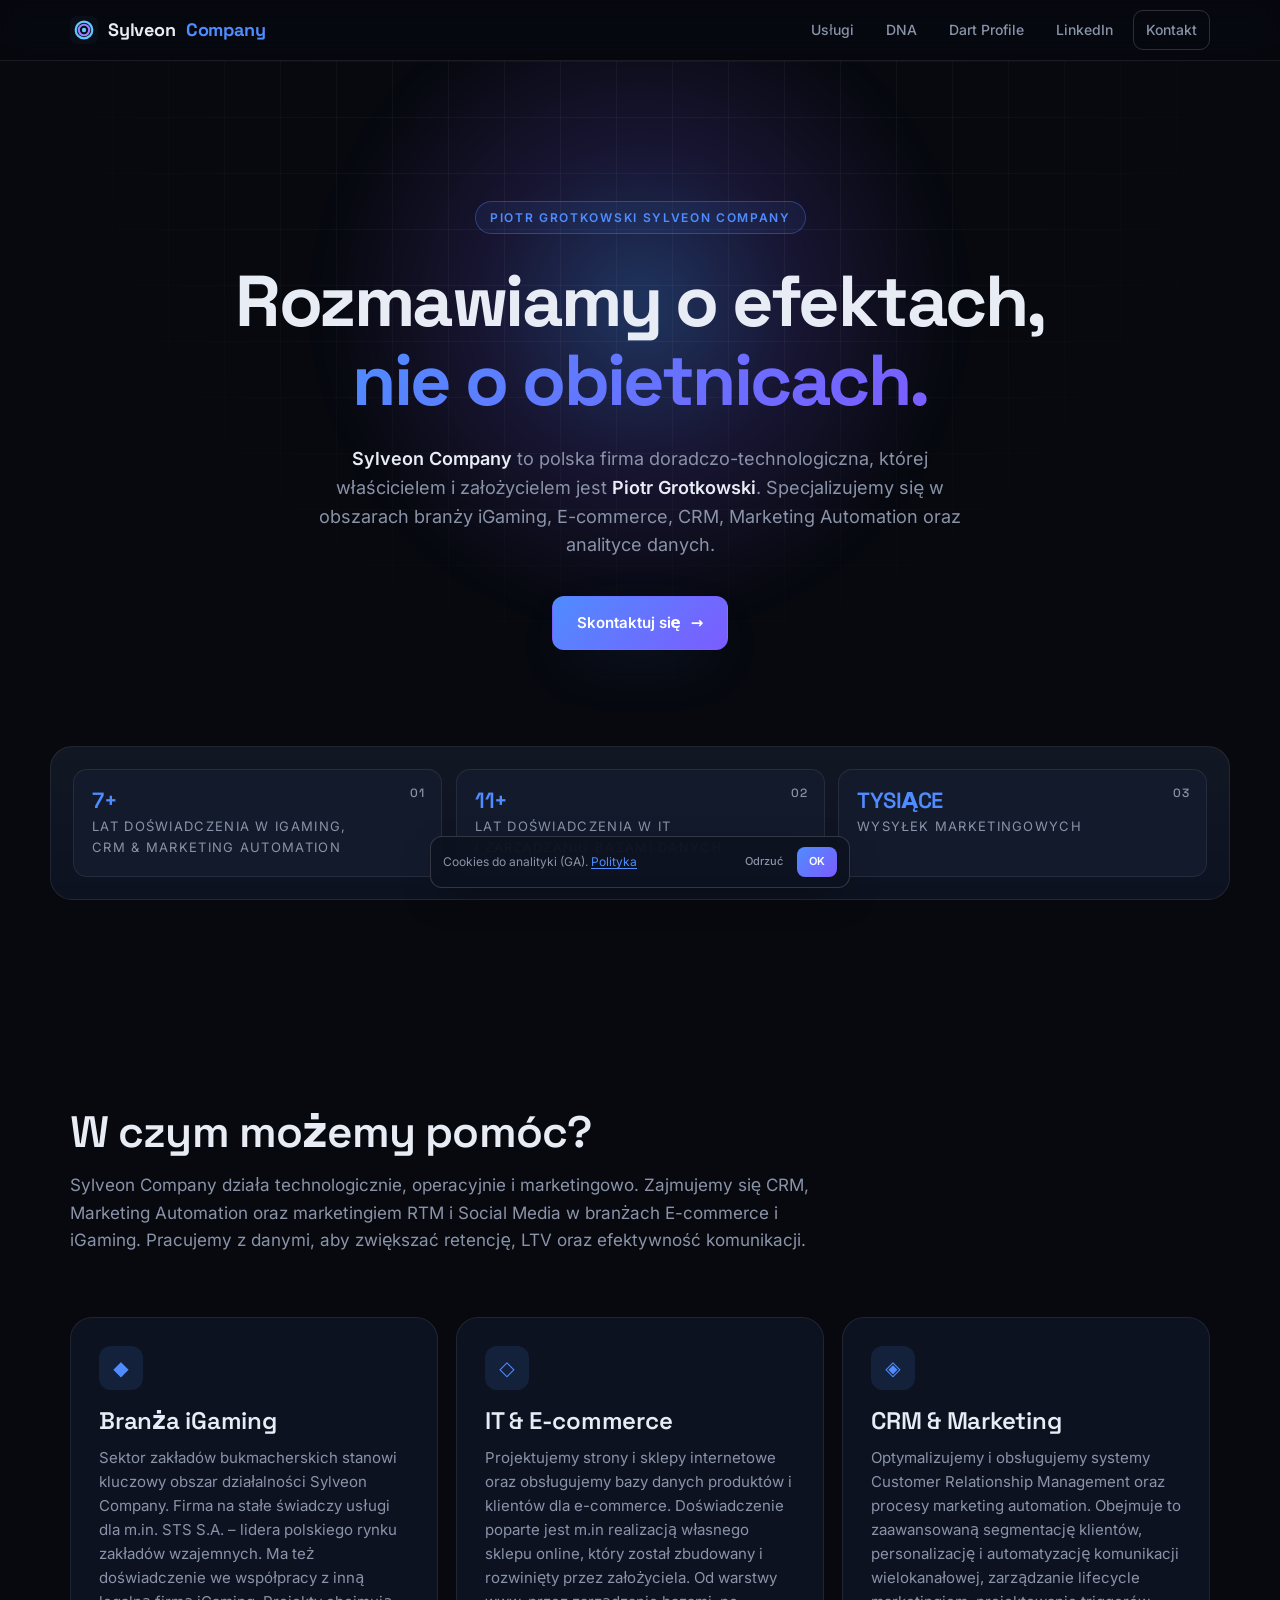
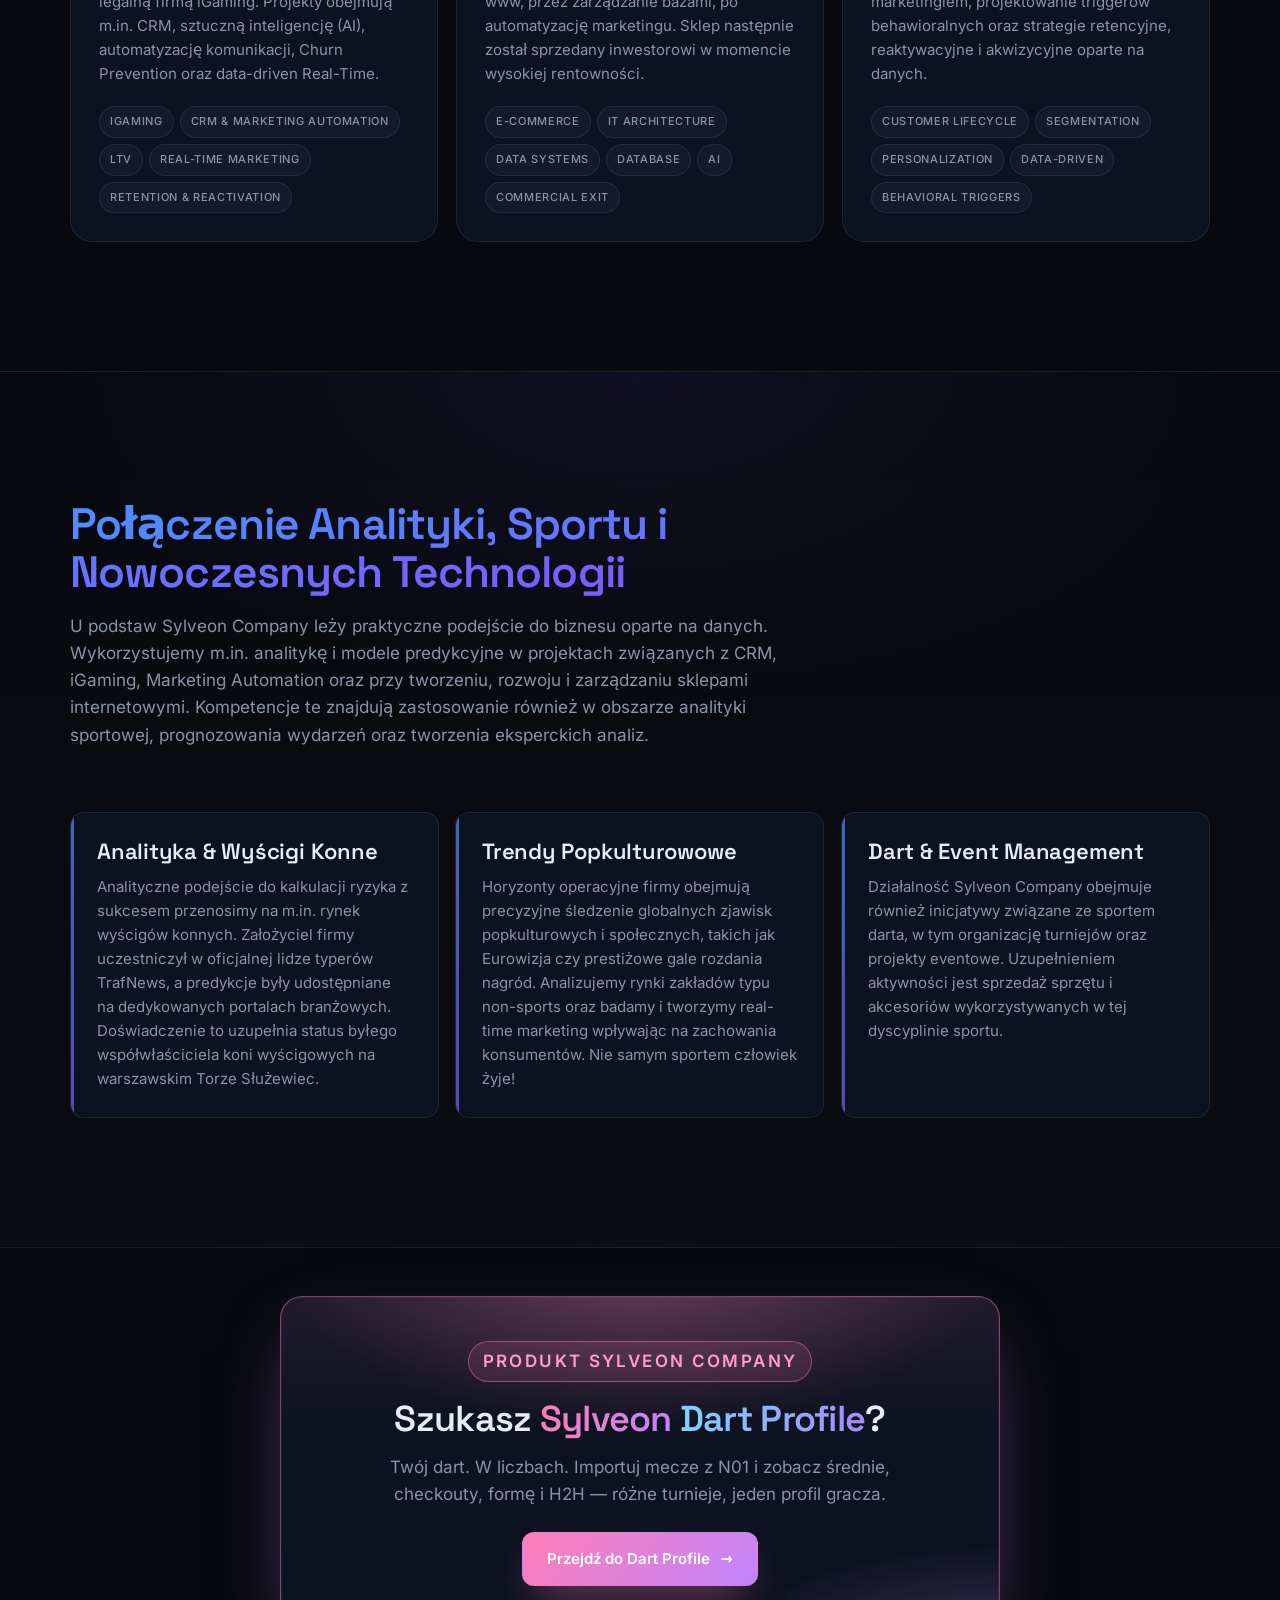
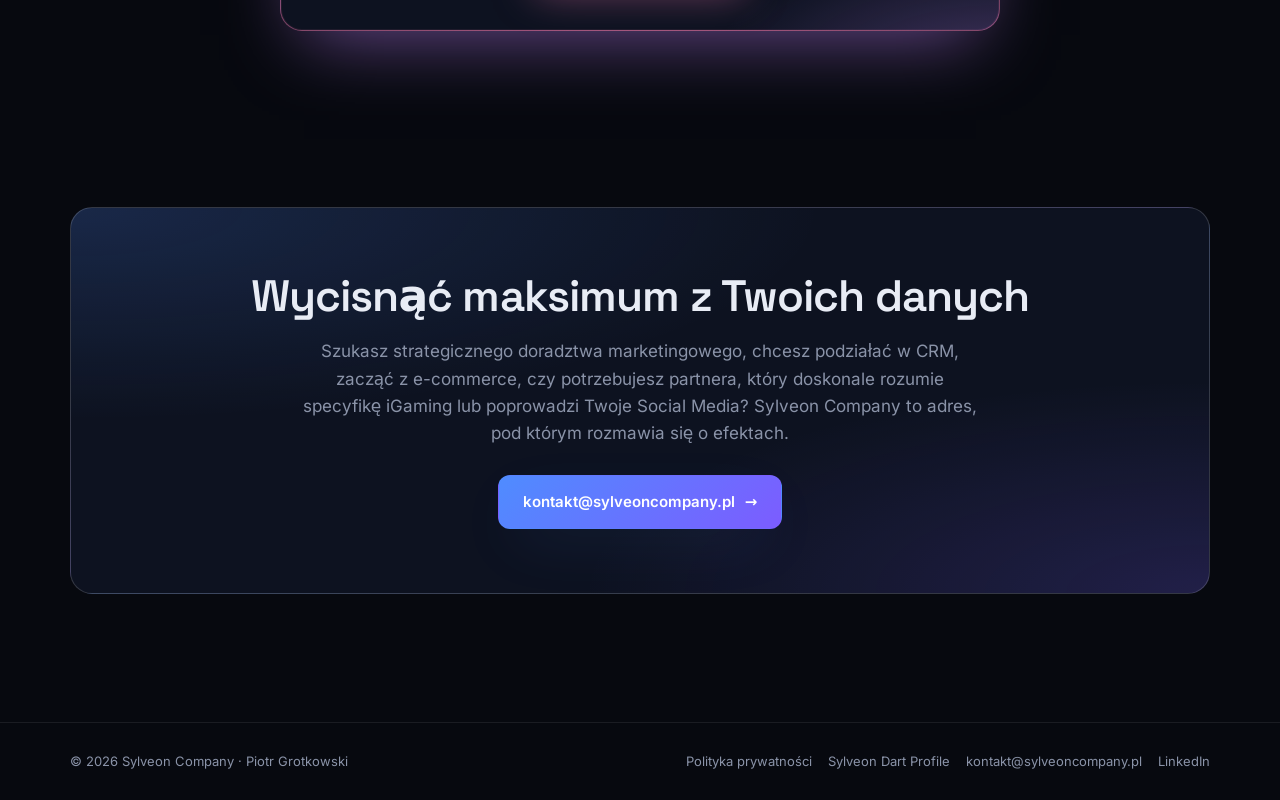
==== commit b3c45770: "Shrink cookie banner and keep GA page_view explicit. Co-authored-by: Cursor <cursoragent@cursor.com>" ====
--- a/index.html
+++ b/index.html
@@ -71,7 +71,7 @@
         });
       })();
       gtag("js", new Date());
-      gtag("config", "G-825RZRV02V");
+      gtag("config", "G-825RZRV02V", { send_page_view: true });
     </script>
     <script async src="https://www.googletagmanager.com/gtag/js?id=G-825RZRV02V"></script>
     <link rel="dns-prefetch" href="https://www.googletagmanager.com" />
@@ -408,13 +408,12 @@
     <div class="cookie-banner" id="cookieBanner" hidden role="dialog" aria-label="Zgoda na pliki cookies">
       <div class="cookie-banner__inner">
         <p>
-          Używamy plików cookies m.in. do analityki (Google Analytics), żeby lepiej rozumieć ruch na
-          stronie.
-          <a href="/polityka-prywatnosci">Polityka prywatności</a>
+          Cookies do analityki (GA).
+          <a href="/polityka-prywatnosci">Polityka</a>
         </p>
         <div class="cookie-banner__actions">
-          <button type="button" class="btn btn--ghost" id="cookieReject">Odrzuć</button>
-          <button type="button" class="btn btn--primary" id="cookieAccept">Akceptuj</button>
+          <button type="button" class="cookie-banner__reject" id="cookieReject">Odrzuć</button>
+          <button type="button" class="cookie-banner__accept" id="cookieAccept">OK</button>
         </div>
       </div>
     </div>
--- a/styles.css
+++ b/styles.css
@@ -800,32 +800,31 @@
 
 .cookie-banner {
   position: fixed;
-  left: 0;
-  right: 0;
-  bottom: 0;
+  left: 12px;
+  right: 12px;
+  bottom: calc(12px + env(safe-area-inset-bottom));
   z-index: 60;
-  padding: 16px;
-  padding-bottom: calc(16px + env(safe-area-inset-bottom));
-  background: rgba(7, 9, 15, 0.92);
-  border-top: 1px solid var(--border-strong);
-  backdrop-filter: blur(14px);
-  -webkit-backdrop-filter: blur(14px);
+  max-width: 420px;
+  margin-inline: auto;
+  padding: 10px 12px;
+  background: rgba(13, 18, 32, 0.96);
+  border: 1px solid var(--border-strong);
+  border-radius: 12px;
+  box-shadow: 0 12px 40px -16px rgba(0, 0, 0, 0.65);
 }
 .cookie-banner[hidden] {
   display: none !important;
 }
 .cookie-banner__inner {
-  max-width: var(--container);
-  margin-inline: auto;
-  display: flex;
-  flex-direction: column;
-  gap: 14px;
-  align-items: stretch;
+  display: flex;
+  align-items: center;
+  justify-content: space-between;
+  gap: 10px;
 }
 .cookie-banner__inner p {
   margin: 0;
-  font-size: 14px;
-  line-height: 1.5;
+  font-size: 12px;
+  line-height: 1.35;
   color: var(--text-dim);
 }
 .cookie-banner__inner a {
@@ -835,35 +834,41 @@
 }
 .cookie-banner__actions {
   display: flex;
-  gap: 10px;
+  align-items: center;
+  gap: 6px;
   flex-shrink: 0;
 }
-.cookie-banner__actions .btn {
-  flex: 1;
-  justify-content: center;
-  min-height: 44px;
-  padding: 10px 16px;
-  font-size: 14px;
+.cookie-banner__reject {
+  appearance: none;
+  border: 0;
+  background: transparent;
+  color: var(--text-dim);
+  font: inherit;
+  font-size: 11px;
+  font-weight: 500;
+  padding: 6px 8px;
+  cursor: pointer;
+  border-radius: 8px;
+}
+.cookie-banner__reject:hover {
+  color: var(--text);
+}
+.cookie-banner__accept {
+  appearance: none;
+  border: 0;
+  background: linear-gradient(135deg, var(--accent), var(--accent-2));
+  color: #fff;
+  font: inherit;
+  font-size: 11px;
+  font-weight: 600;
+  padding: 6px 12px;
+  cursor: pointer;
+  border-radius: 8px;
+  min-height: 28px;
+}
+.cookie-banner__accept:hover {
+  filter: brightness(1.06);
 }
 body.cookie-open .sticky-cta {
   display: none !important;
 }
-
-@media (min-width: 720px) {
-  .cookie-banner__inner {
-    flex-direction: row;
-    align-items: center;
-    justify-content: space-between;
-    gap: 24px;
-  }
-  .cookie-banner__inner p {
-    max-width: 640px;
-  }
-  .cookie-banner__actions {
-    flex: 0 0 auto;
-  }
-  .cookie-banner__actions .btn {
-    flex: 0 0 auto;
-    min-width: 120px;
-  }
-}
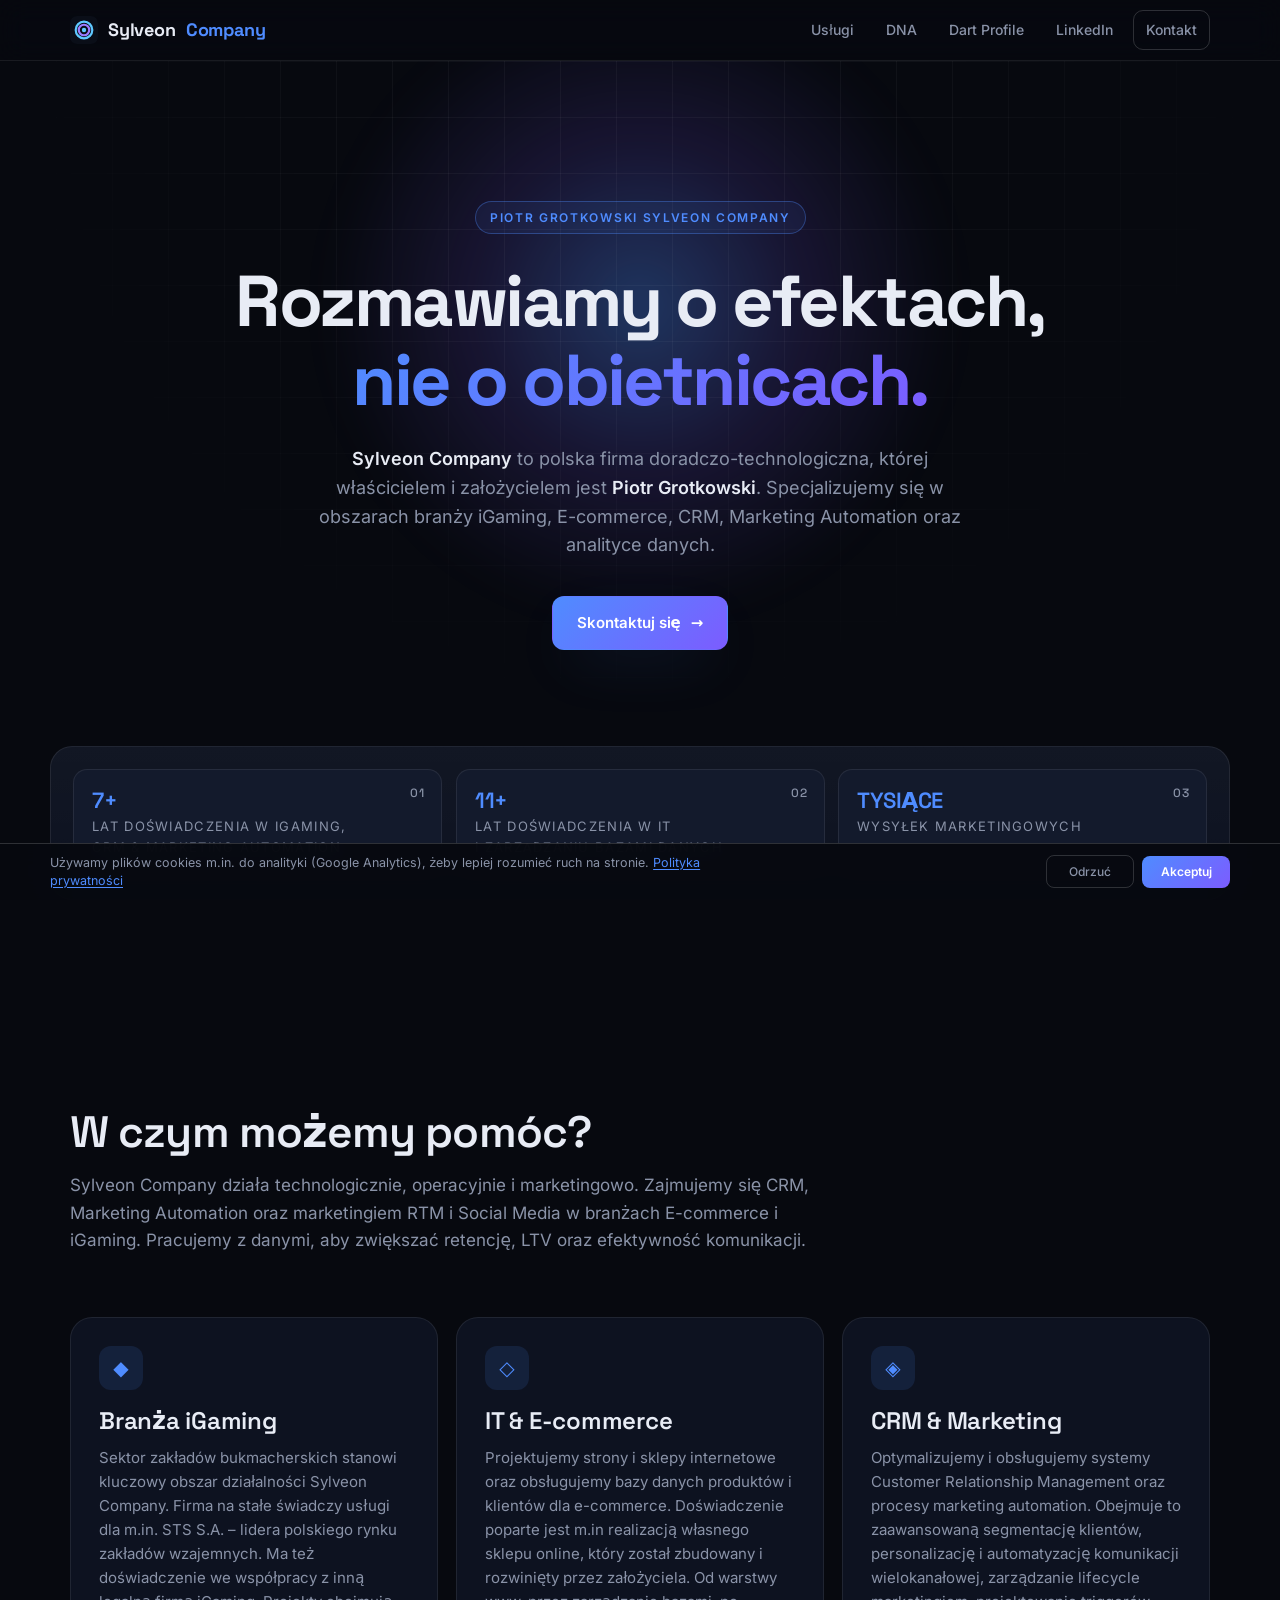
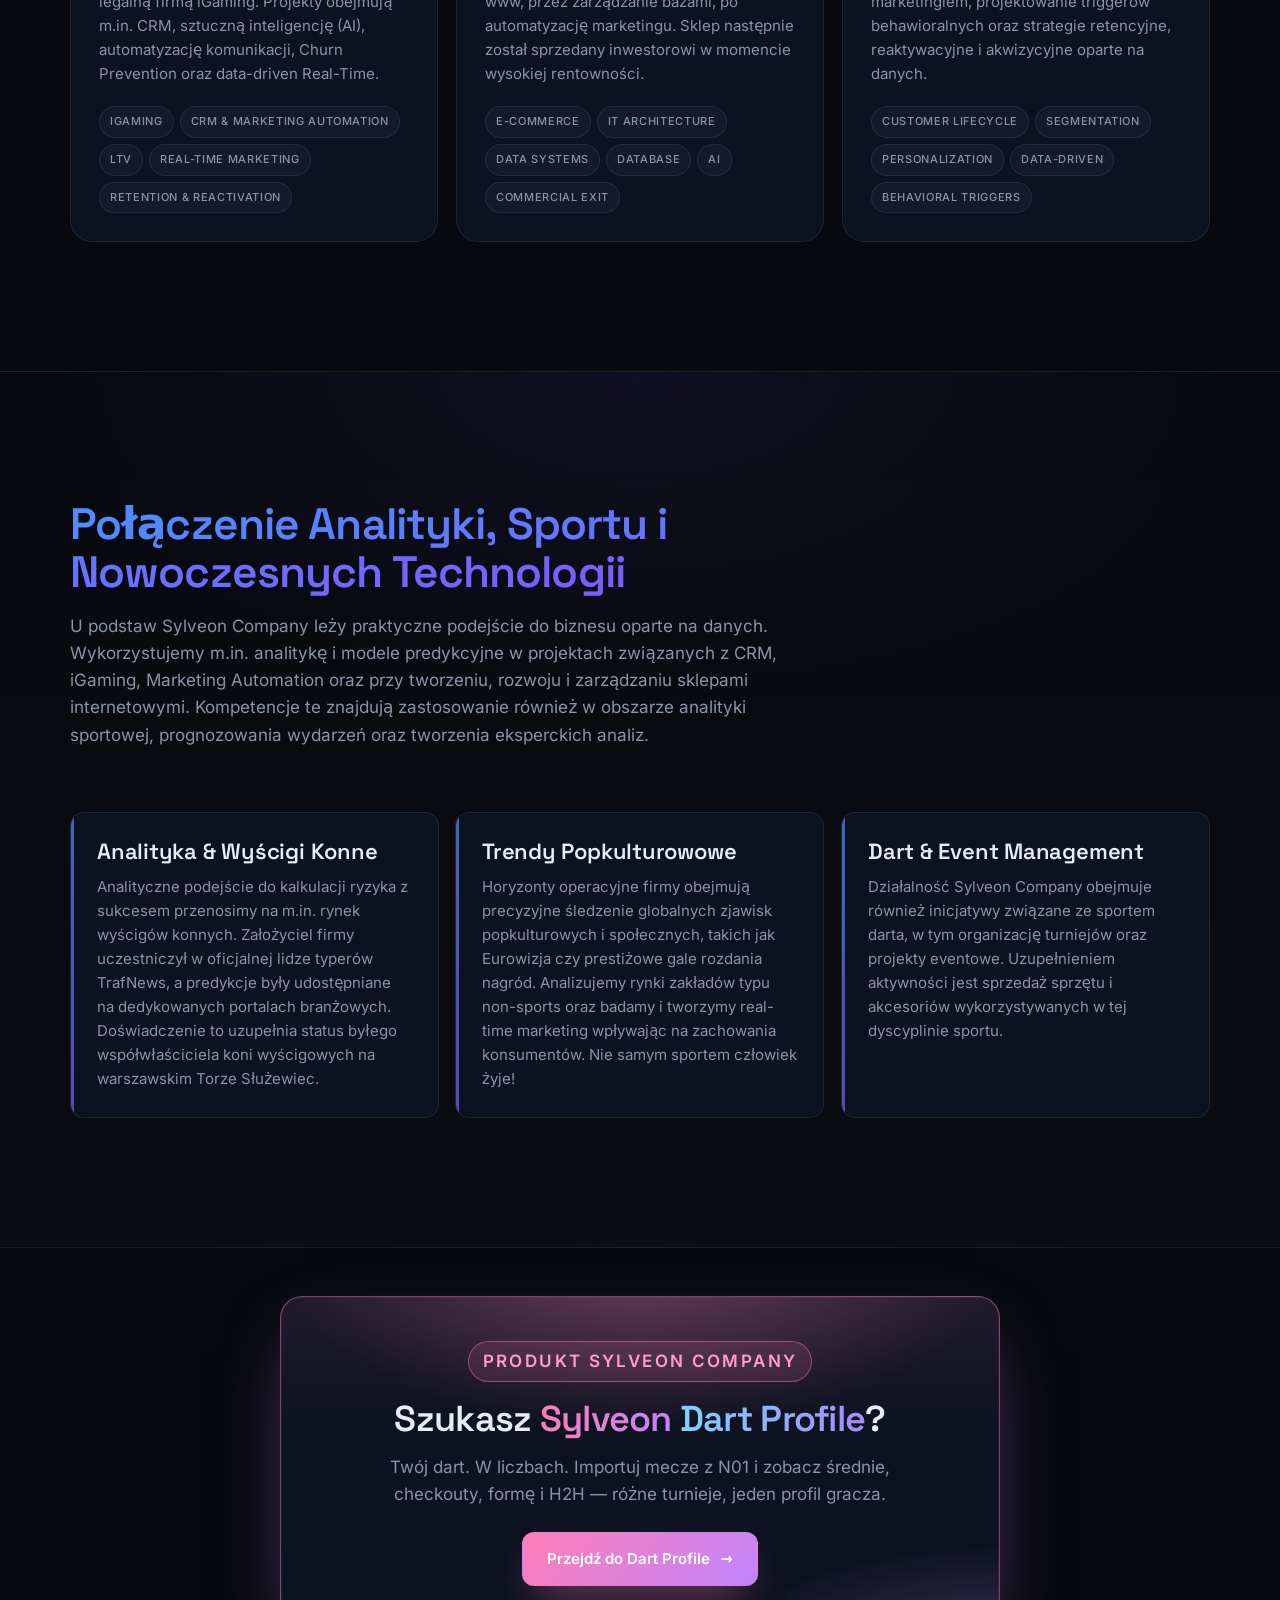
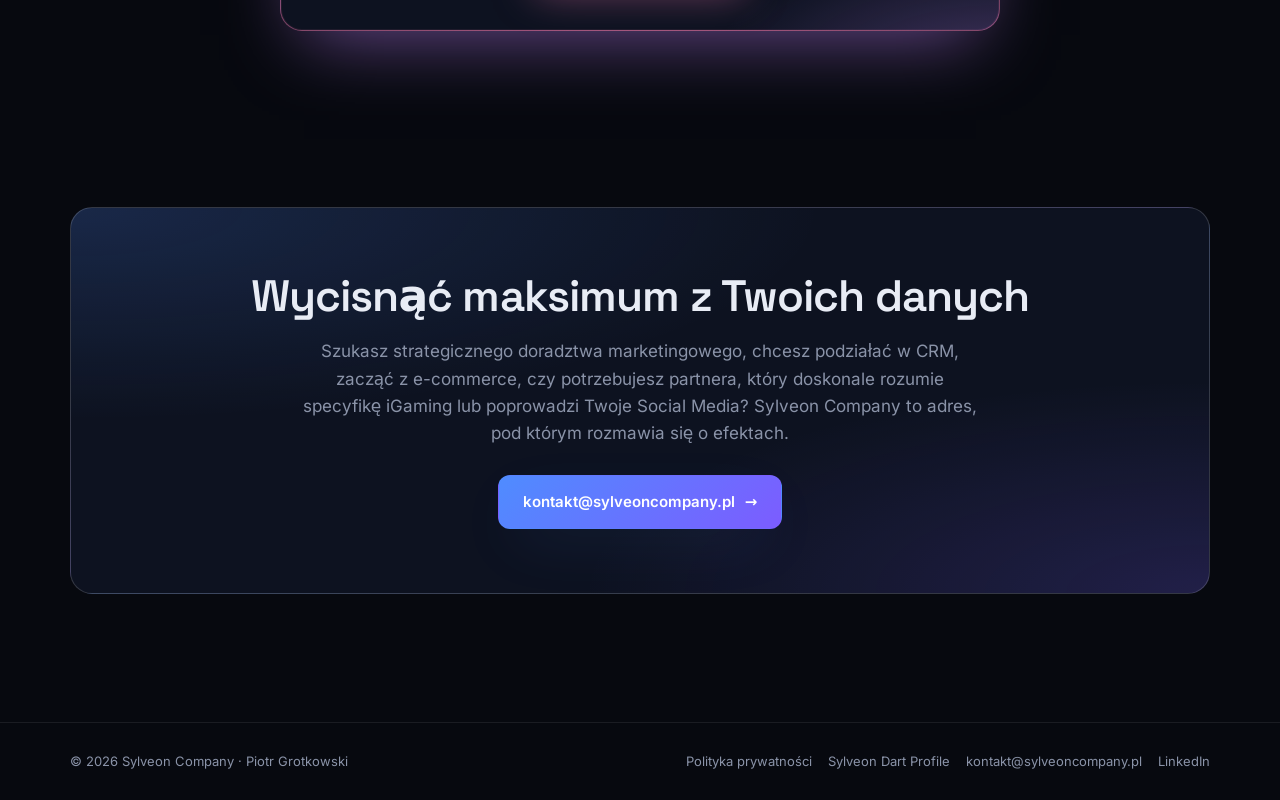
==== commit 18eaffaa: "Restore fuller cookie banner copy and bar layout. Co-authored-by: Cursor <cursoragent@cursor.com>" ====
--- a/index.html
+++ b/index.html
@@ -408,12 +408,13 @@
     <div class="cookie-banner" id="cookieBanner" hidden role="dialog" aria-label="Zgoda na pliki cookies">
       <div class="cookie-banner__inner">
         <p>
-          Cookies do analityki (GA).
-          <a href="/polityka-prywatnosci">Polityka</a>
+          Używamy plików cookies m.in. do analityki (Google Analytics), żeby lepiej rozumieć ruch na
+          stronie.
+          <a href="/polityka-prywatnosci">Polityka prywatności</a>
         </p>
         <div class="cookie-banner__actions">
           <button type="button" class="cookie-banner__reject" id="cookieReject">Odrzuć</button>
-          <button type="button" class="cookie-banner__accept" id="cookieAccept">OK</button>
+          <button type="button" class="cookie-banner__accept" id="cookieAccept">Akceptuj</button>
         </div>
       </div>
     </div>
--- a/styles.css
+++ b/styles.css
@@ -800,31 +800,32 @@
 
 .cookie-banner {
   position: fixed;
-  left: 12px;
-  right: 12px;
-  bottom: calc(12px + env(safe-area-inset-bottom));
+  left: 0;
+  right: 0;
+  bottom: 0;
   z-index: 60;
-  max-width: 420px;
-  margin-inline: auto;
-  padding: 10px 12px;
-  background: rgba(13, 18, 32, 0.96);
-  border: 1px solid var(--border-strong);
-  border-radius: 12px;
-  box-shadow: 0 12px 40px -16px rgba(0, 0, 0, 0.65);
+  padding: 10px 14px;
+  padding-bottom: calc(10px + env(safe-area-inset-bottom));
+  background: rgba(7, 9, 15, 0.94);
+  border-top: 1px solid var(--border-strong);
+  backdrop-filter: blur(12px);
+  -webkit-backdrop-filter: blur(12px);
 }
 .cookie-banner[hidden] {
   display: none !important;
 }
 .cookie-banner__inner {
-  display: flex;
-  align-items: center;
-  justify-content: space-between;
+  max-width: var(--container);
+  margin-inline: auto;
+  display: flex;
+  flex-direction: column;
   gap: 10px;
+  align-items: stretch;
 }
 .cookie-banner__inner p {
   margin: 0;
-  font-size: 12px;
-  line-height: 1.35;
+  font-size: 12.5px;
+  line-height: 1.45;
   color: var(--text-dim);
 }
 .cookie-banner__inner a {
@@ -834,24 +835,27 @@
 }
 .cookie-banner__actions {
   display: flex;
+  gap: 8px;
+  flex-shrink: 0;
   align-items: center;
-  gap: 6px;
-  flex-shrink: 0;
 }
 .cookie-banner__reject {
   appearance: none;
-  border: 0;
+  border: 1px solid var(--border-strong);
   background: transparent;
   color: var(--text-dim);
   font: inherit;
-  font-size: 11px;
+  font-size: 12px;
   font-weight: 500;
-  padding: 6px 8px;
+  padding: 6px 10px;
+  min-height: 32px;
   cursor: pointer;
   border-radius: 8px;
+  flex: 1;
 }
 .cookie-banner__reject:hover {
   color: var(--text);
+  background: var(--surface);
 }
 .cookie-banner__accept {
   appearance: none;
@@ -859,12 +863,13 @@
   background: linear-gradient(135deg, var(--accent), var(--accent-2));
   color: #fff;
   font: inherit;
-  font-size: 11px;
+  font-size: 12px;
   font-weight: 600;
-  padding: 6px 12px;
+  padding: 6px 14px;
+  min-height: 32px;
   cursor: pointer;
   border-radius: 8px;
-  min-height: 28px;
+  flex: 1;
 }
 .cookie-banner__accept:hover {
   filter: brightness(1.06);
@@ -872,3 +877,23 @@
 body.cookie-open .sticky-cta {
   display: none !important;
 }
+
+@media (min-width: 720px) {
+  .cookie-banner__inner {
+    flex-direction: row;
+    align-items: center;
+    justify-content: space-between;
+    gap: 16px;
+  }
+  .cookie-banner__inner p {
+    max-width: 680px;
+  }
+  .cookie-banner__actions {
+    flex: 0 0 auto;
+  }
+  .cookie-banner__reject,
+  .cookie-banner__accept {
+    flex: 0 0 auto;
+    min-width: 88px;
+  }
+}
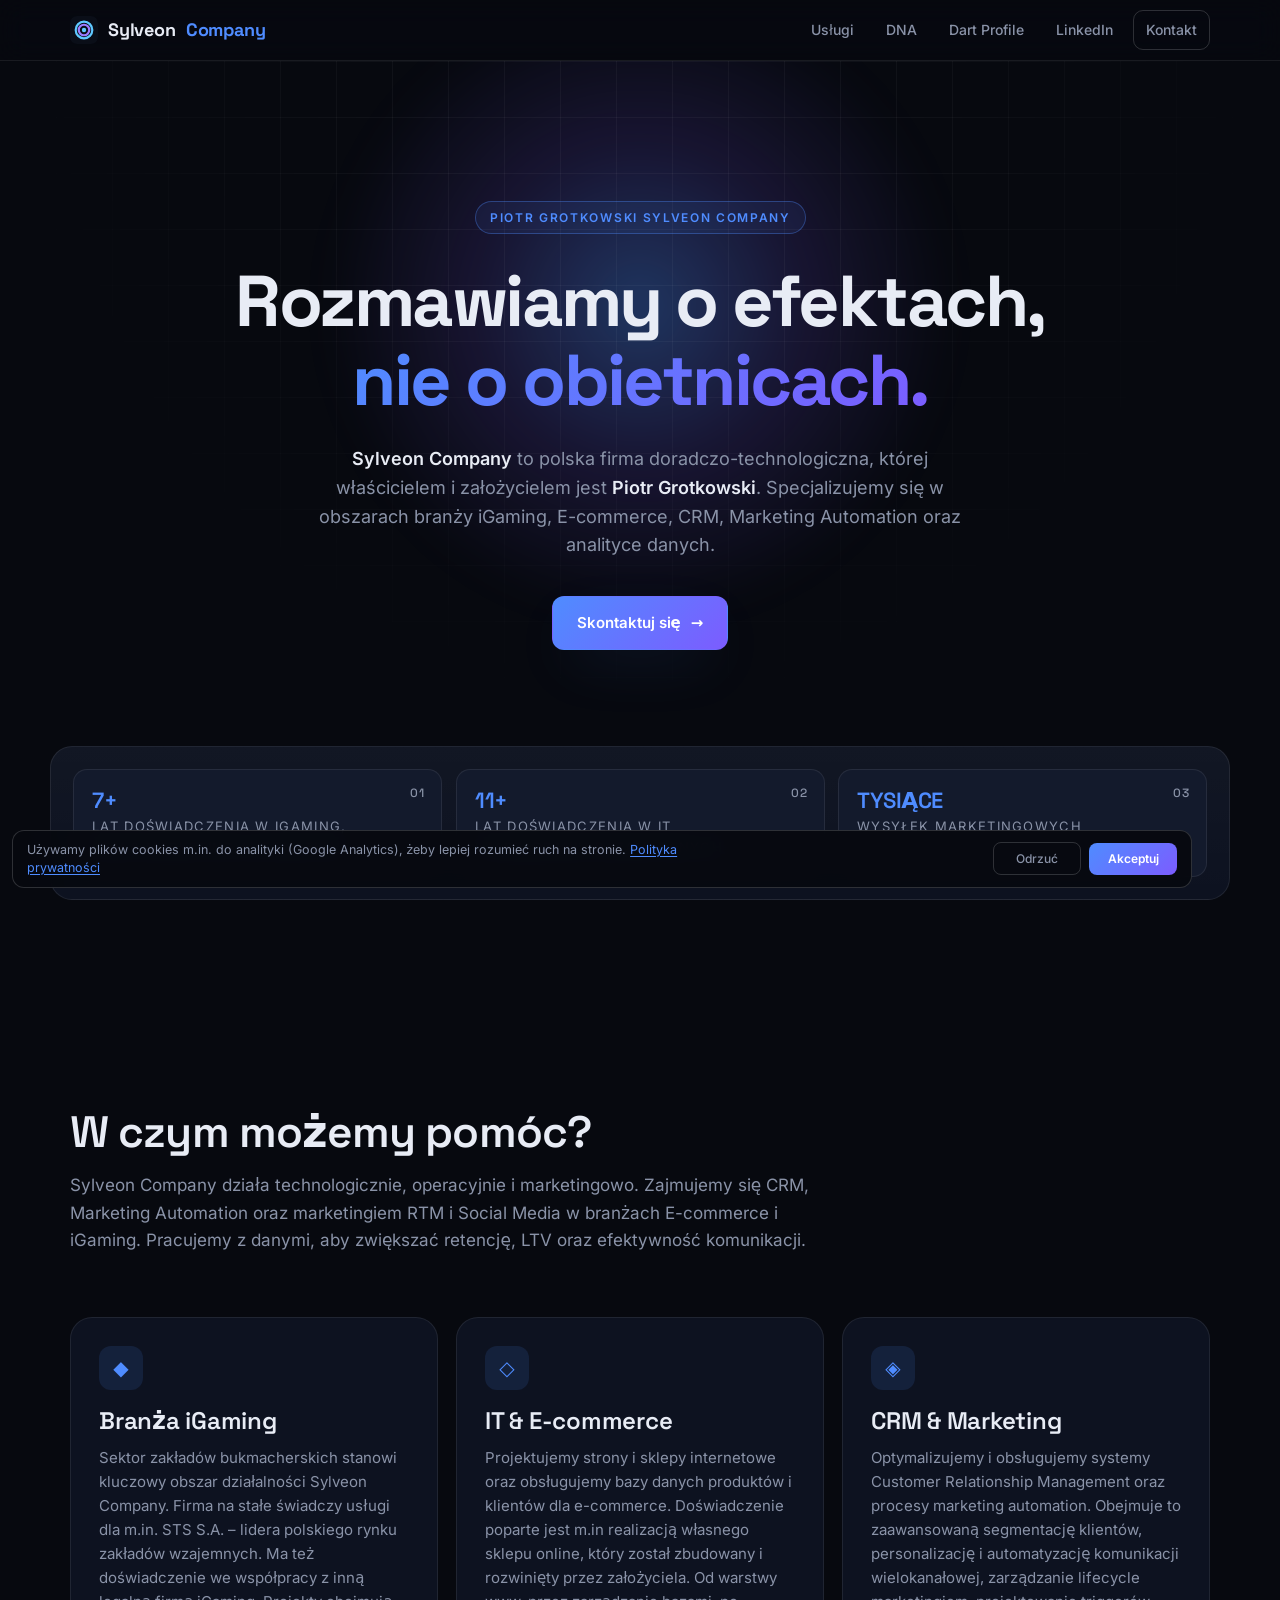
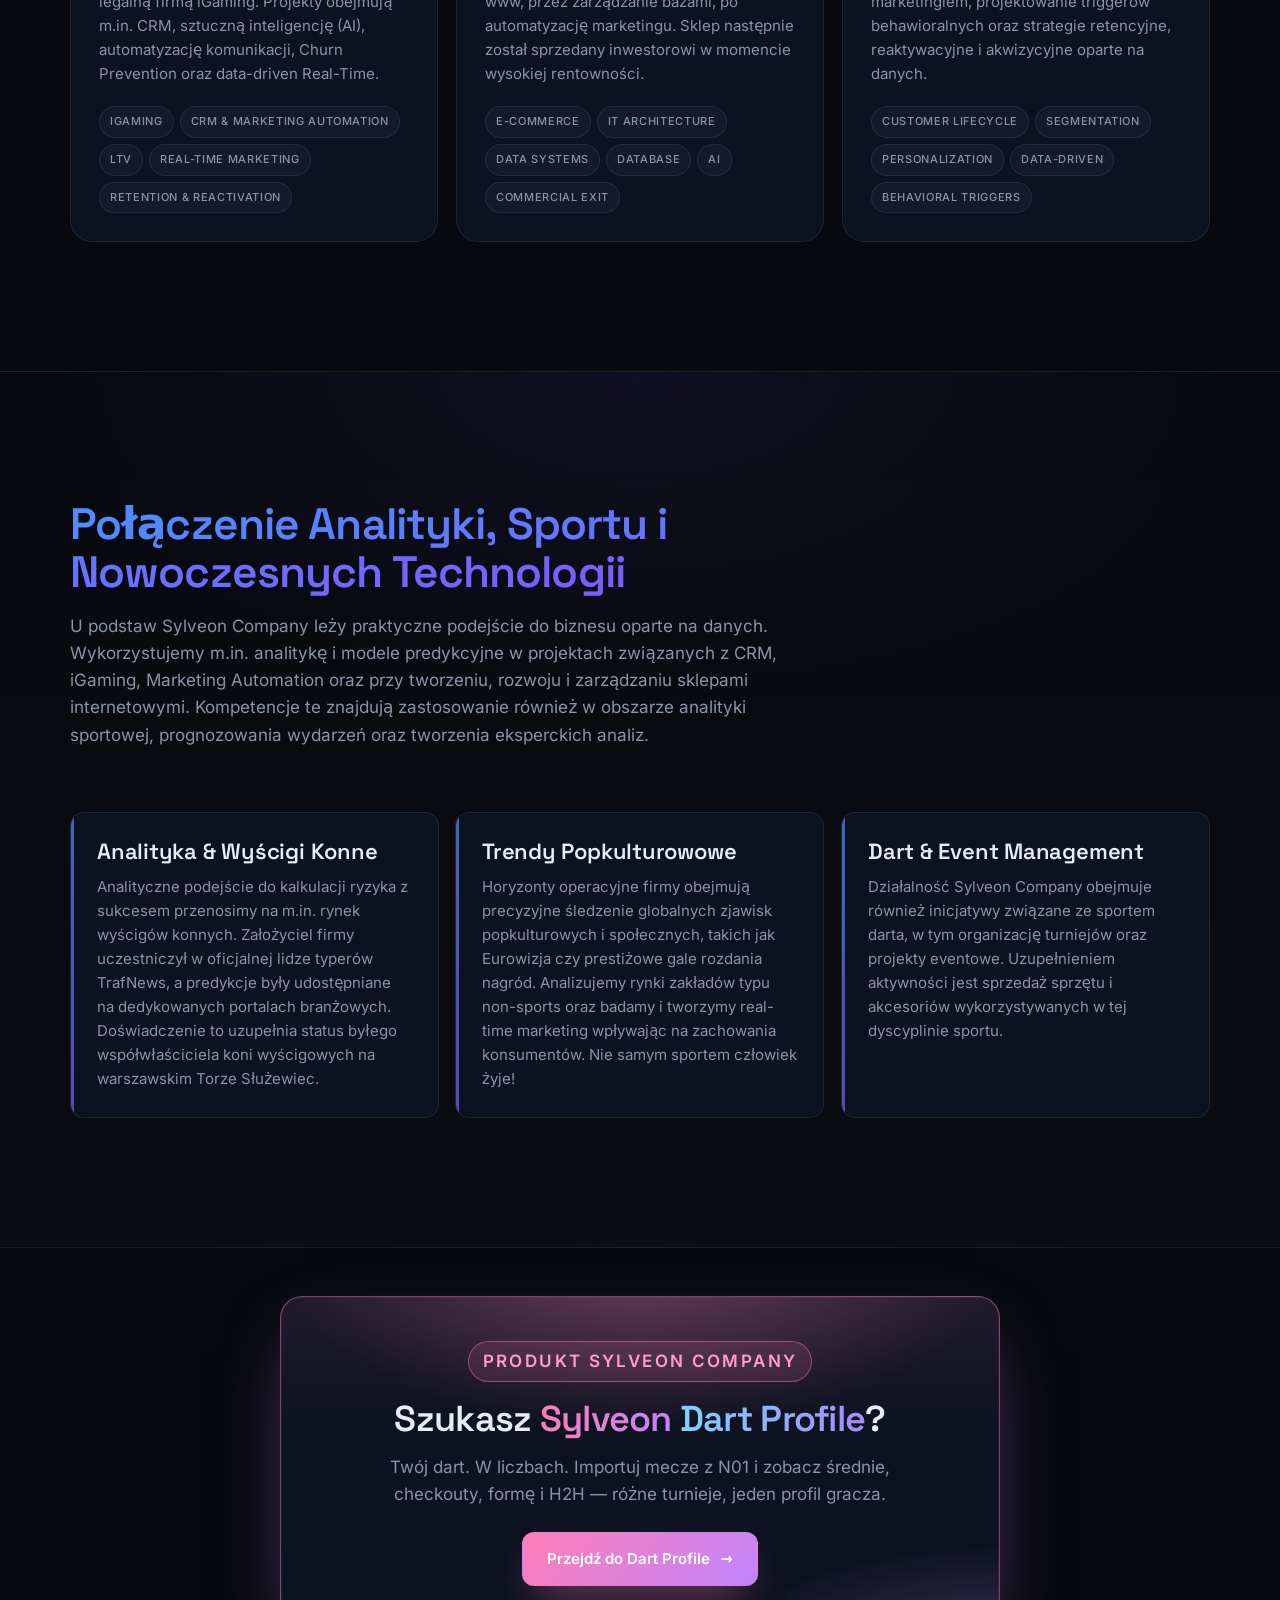
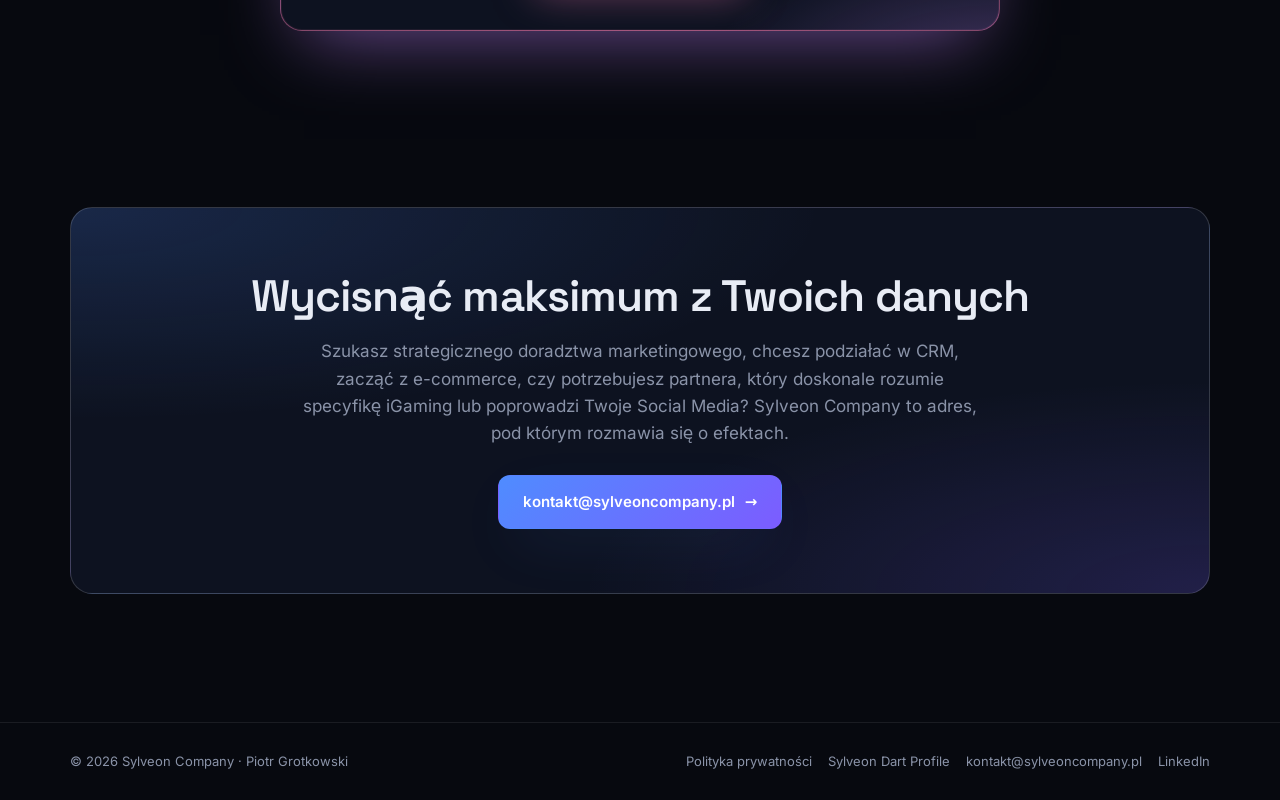
==== commit f3d07c6c: "Serve Google Analytics via first-party paths for Safari. Co-authored-by: Cursor <cursoragent@cursor." ====
--- a/index.html
+++ b/index.html
@@ -71,11 +71,13 @@
         });
       })();
       gtag("js", new Date());
-      gtag("config", "G-825RZRV02V", { send_page_view: true });
+      gtag("config", "G-825RZRV02V", {
+        send_page_view: true,
+        transport_url: "https://sylveoncompany.pl",
+        first_party_collection: true,
+      });
     </script>
-    <script async src="https://www.googletagmanager.com/gtag/js?id=G-825RZRV02V"></script>
-    <link rel="dns-prefetch" href="https://www.googletagmanager.com" />
-    <link rel="preconnect" href="https://www.googletagmanager.com" crossorigin />
+    <script async src="/gtag/js?id=G-825RZRV02V"></script>
 
     <link rel="preload" href="/fonts/inter-400.woff2" as="font" type="font/woff2" crossorigin />
     <link rel="preload" href="/fonts/space-grotesk-700.woff2" as="font" type="font/woff2" crossorigin />
--- a/styles.css
+++ b/styles.css
@@ -800,14 +800,16 @@
 
 .cookie-banner {
   position: fixed;
-  left: 0;
-  right: 0;
-  bottom: 0;
+  left: max(12px, env(safe-area-inset-left));
+  right: auto;
+  bottom: max(12px, env(safe-area-inset-bottom));
   z-index: 60;
+  width: min(100% - 24px, var(--container));
+  max-width: var(--container);
   padding: 10px 14px;
-  padding-bottom: calc(10px + env(safe-area-inset-bottom));
   background: rgba(7, 9, 15, 0.94);
-  border-top: 1px solid var(--border-strong);
+  border: 1px solid var(--border-strong);
+  border-radius: 12px;
   backdrop-filter: blur(12px);
   -webkit-backdrop-filter: blur(12px);
 }
@@ -815,8 +817,6 @@
   display: none !important;
 }
 .cookie-banner__inner {
-  max-width: var(--container);
-  margin-inline: auto;
   display: flex;
   flex-direction: column;
   gap: 10px;
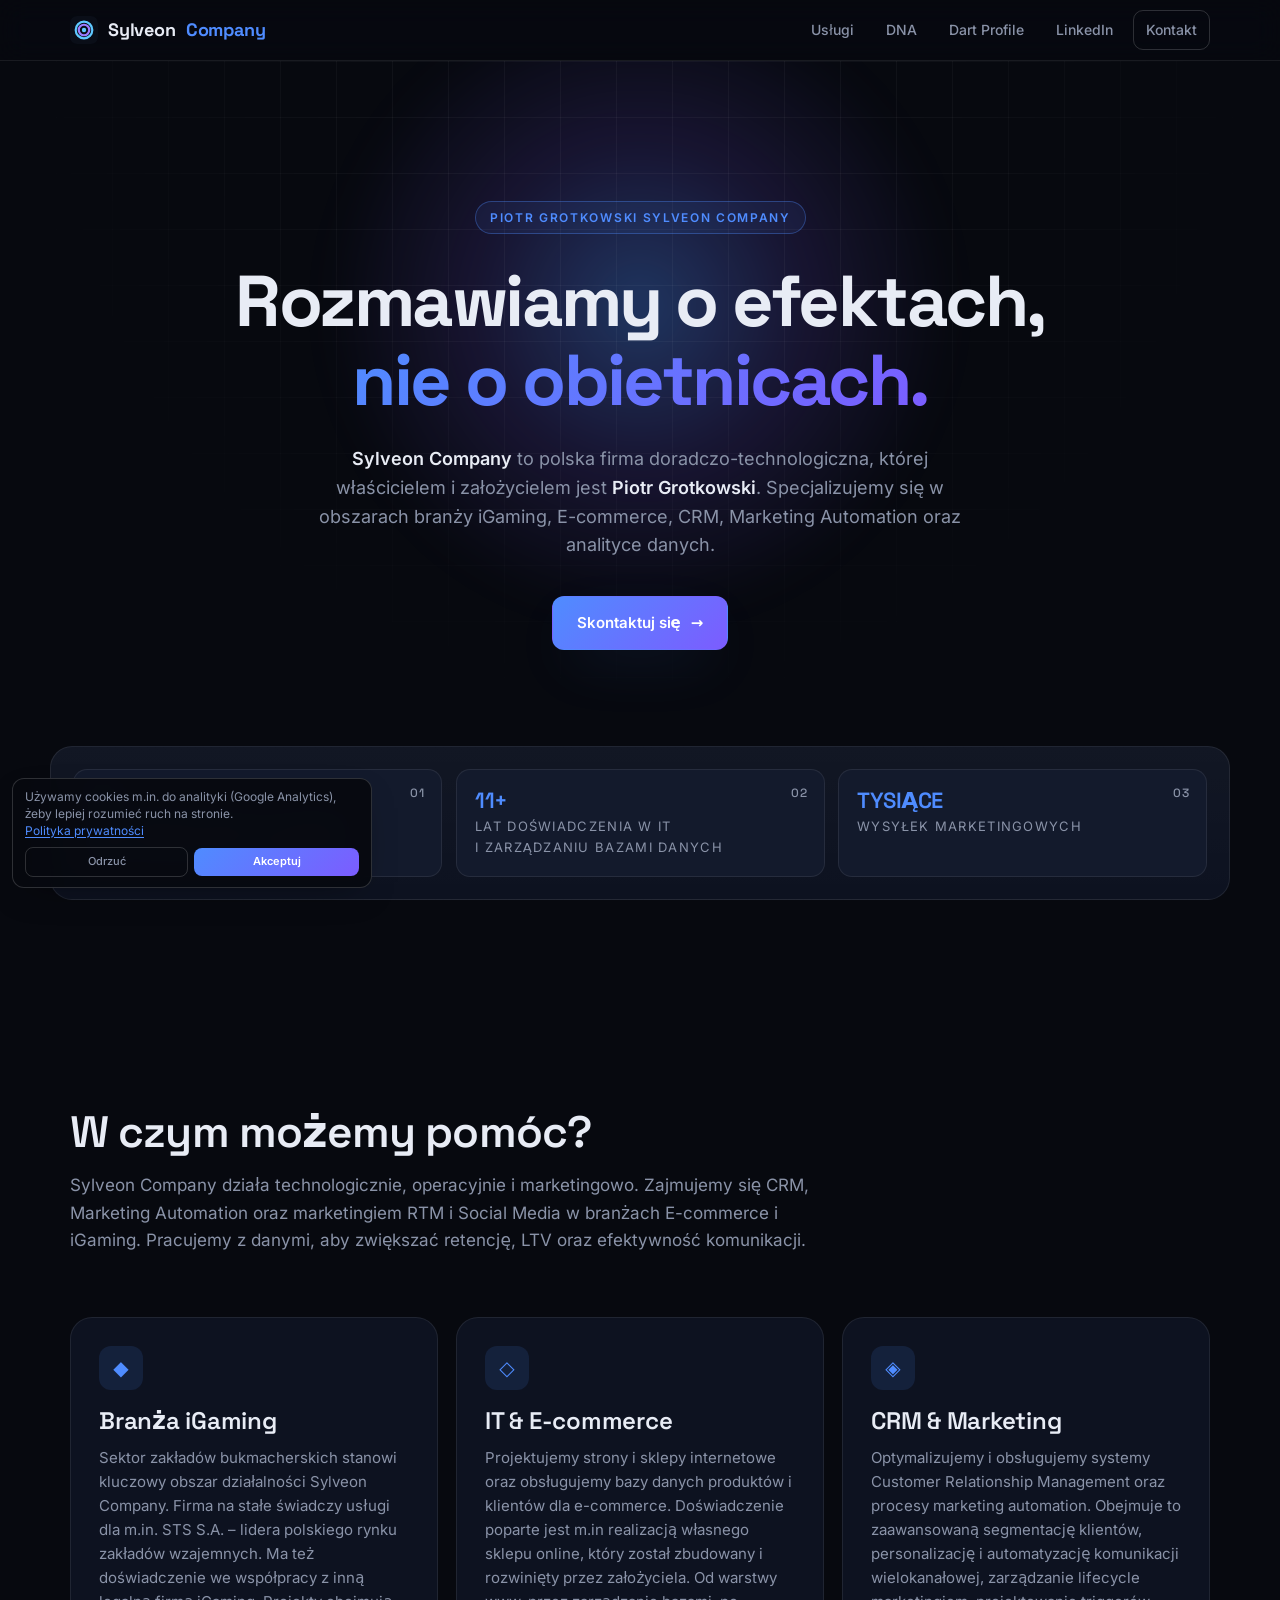
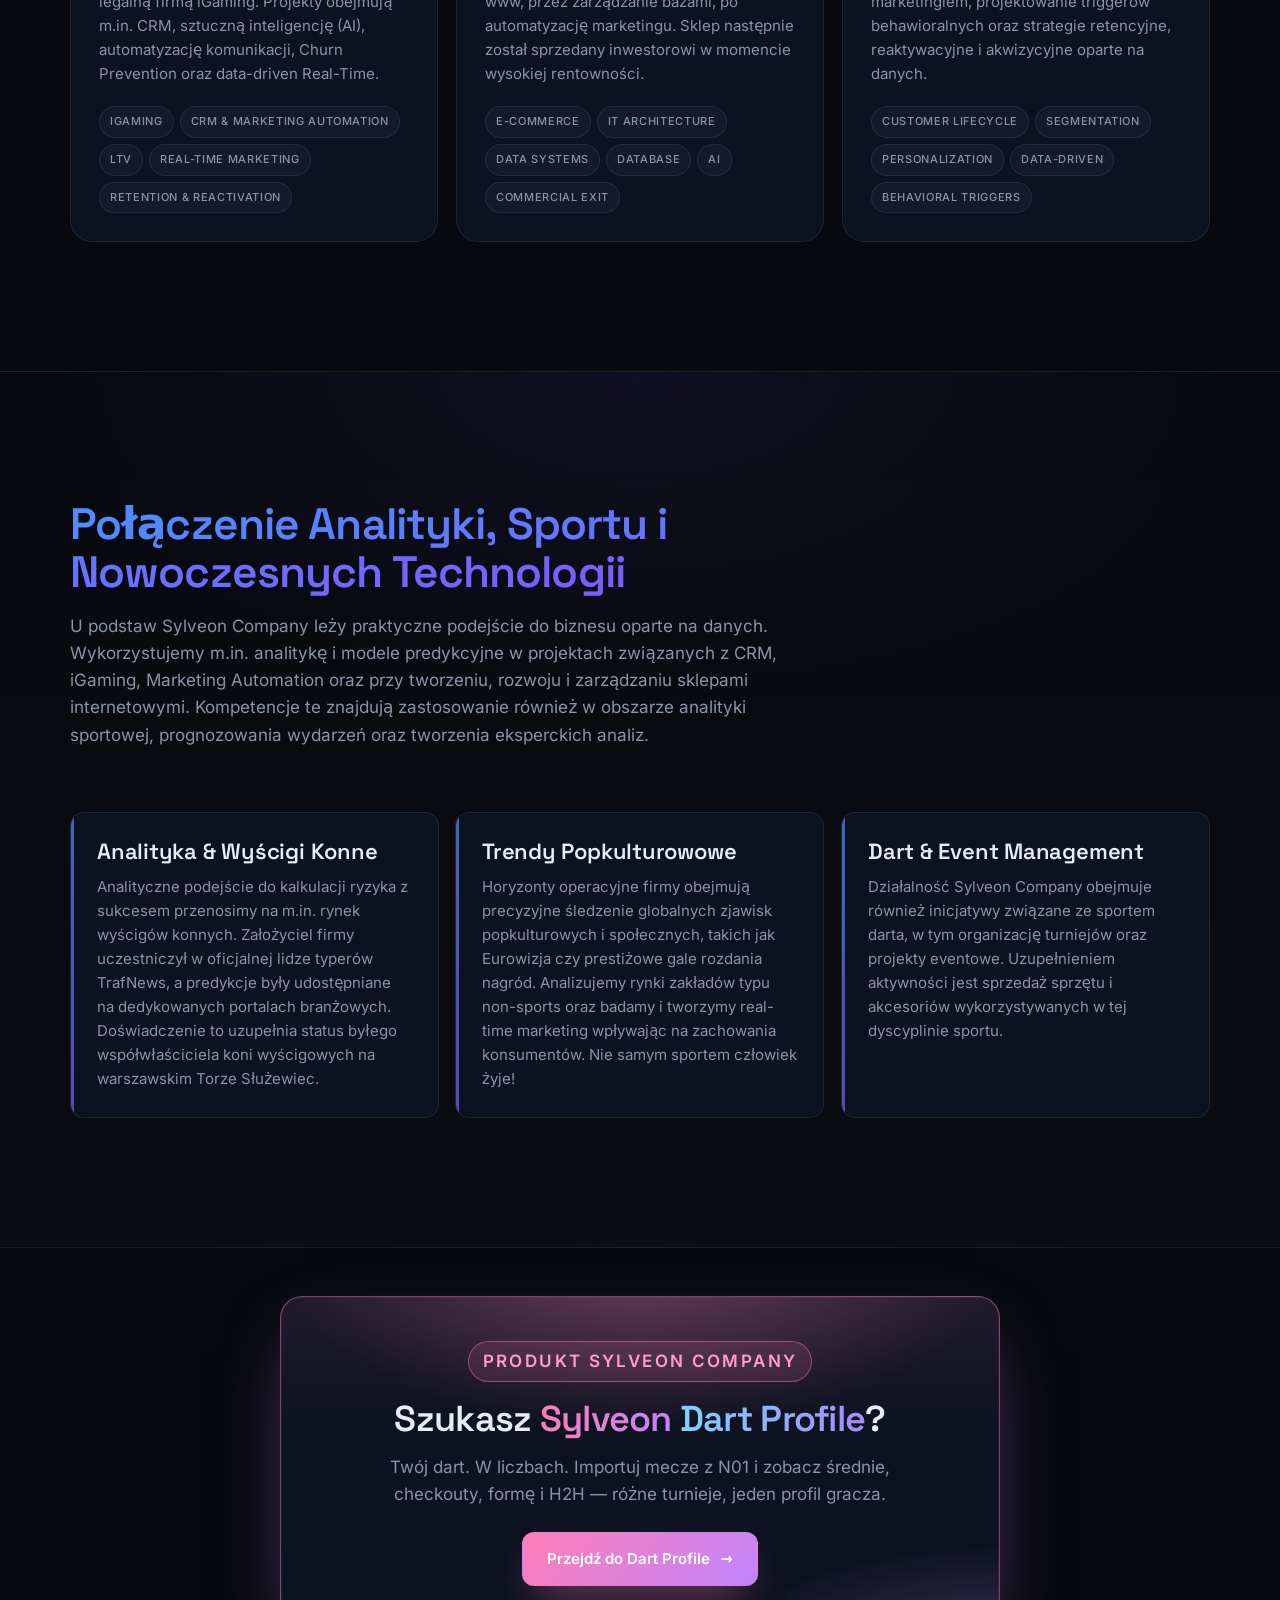
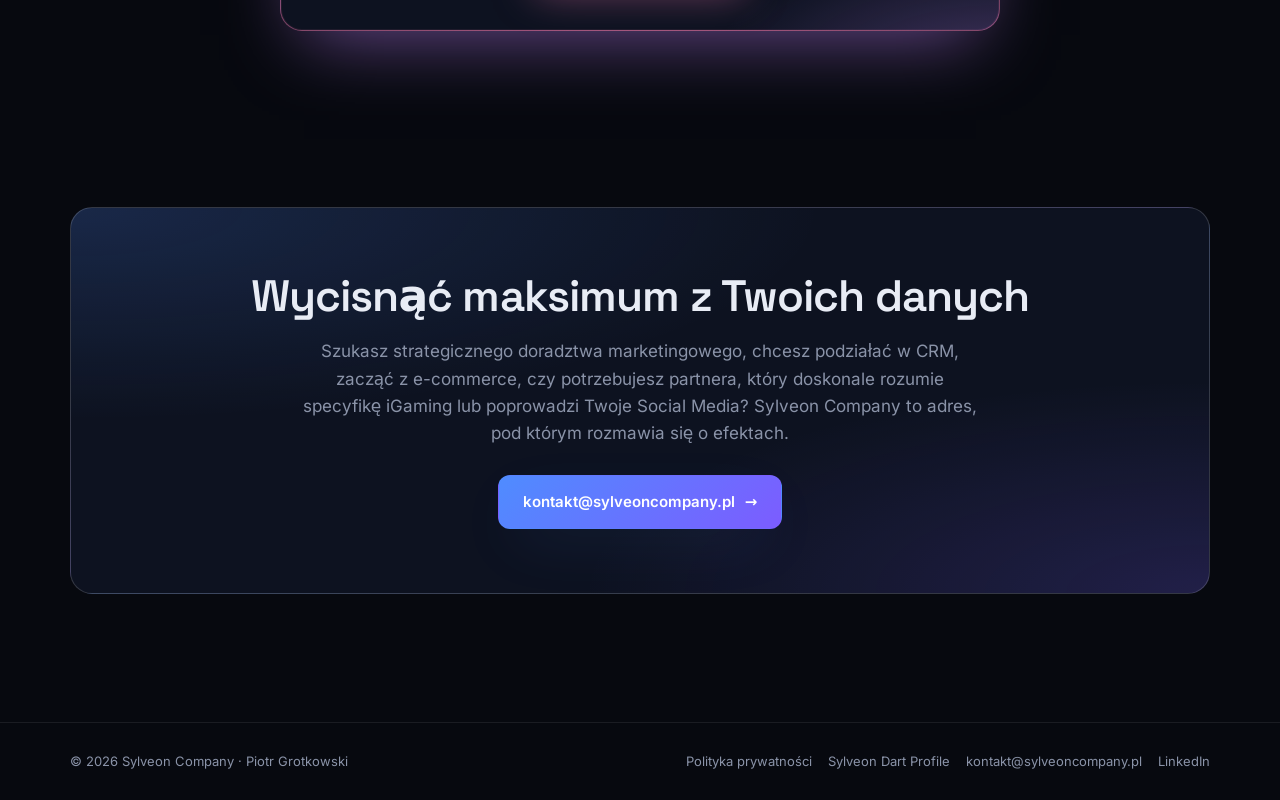
==== commit f2b6dcd4: "Update cookie banner copy with line breaks. Co-authored-by: Cursor <cursoragent@cursor.com>" ====
--- a/index.html
+++ b/index.html
@@ -410,8 +410,8 @@
     <div class="cookie-banner" id="cookieBanner" hidden role="dialog" aria-label="Zgoda na pliki cookies">
       <div class="cookie-banner__inner">
         <p>
-          Używamy plików cookies m.in. do analityki (Google Analytics), żeby lepiej rozumieć ruch na
-          stronie.
+          Używamy cookies m.in. do analityki (Google Analytics),<br />
+          żeby lepiej rozumieć ruch na stronie.<br />
           <a href="/polityka-prywatnosci">Polityka prywatności</a>
         </p>
         <div class="cookie-banner__actions">
@@ -426,9 +426,48 @@
 
       (function () {
         var KEY = "cookie_consent";
+        var GAP = 12;
         var banner = document.getElementById("cookieBanner");
         var acceptBtn = document.getElementById("cookieAccept");
         var rejectBtn = document.getElementById("cookieReject");
+        var footer = document.querySelector("footer.footer");
+        var watching = false;
+        var ticking = false;
+
+        function syncBannerBottom() {
+          ticking = false;
+          if (!banner || banner.hidden || !footer) return;
+          var overlap = Math.max(0, window.innerHeight - footer.getBoundingClientRect().top);
+          if (overlap > 0) {
+            banner.style.bottom =
+              "max(" + (overlap + GAP) + "px, env(safe-area-inset-bottom))";
+          } else {
+            banner.style.bottom = "";
+          }
+        }
+
+        function onScrollOrResize() {
+          if (!ticking) {
+            ticking = true;
+            requestAnimationFrame(syncBannerBottom);
+          }
+        }
+
+        function startWatch() {
+          if (watching) return;
+          watching = true;
+          window.addEventListener("scroll", onScrollOrResize, { passive: true });
+          window.addEventListener("resize", onScrollOrResize);
+          syncBannerBottom();
+        }
+
+        function stopWatch() {
+          if (!watching) return;
+          watching = false;
+          window.removeEventListener("scroll", onScrollOrResize);
+          window.removeEventListener("resize", onScrollOrResize);
+          banner.style.bottom = "";
+        }
 
         function setConsent(value) {
           try {
@@ -441,6 +480,7 @@
             ad_user_data: "denied",
             ad_personalization: "denied",
           });
+          stopWatch();
           banner.hidden = true;
           document.body.classList.remove("cookie-open");
         }
@@ -453,6 +493,20 @@
         if (!saved) {
           banner.hidden = false;
           document.body.classList.add("cookie-open");
+
+          if (footer && "IntersectionObserver" in window) {
+            var io = new IntersectionObserver(
+              function (entries) {
+                if (banner.hidden) return;
+                if (entries[0].isIntersecting) startWatch();
+                else stopWatch();
+              },
+              { threshold: 0 }
+            );
+            io.observe(footer);
+          } else if (footer) {
+            startWatch();
+          }
         }
 
         acceptBtn.addEventListener("click", function () {
--- a/styles.css
+++ b/styles.css
@@ -804,14 +804,15 @@
   right: auto;
   bottom: max(12px, env(safe-area-inset-bottom));
   z-index: 60;
-  width: min(100% - 24px, var(--container));
-  max-width: var(--container);
-  padding: 10px 14px;
+  width: min(calc(100% - 24px), 360px);
+  max-width: 360px;
+  padding: 10px 12px;
   background: rgba(7, 9, 15, 0.94);
   border: 1px solid var(--border-strong);
   border-radius: 12px;
   backdrop-filter: blur(12px);
   -webkit-backdrop-filter: blur(12px);
+  box-shadow: 0 12px 36px -18px rgba(0, 0, 0, 0.55);
 }
 .cookie-banner[hidden] {
   display: none !important;
@@ -819,13 +820,13 @@
 .cookie-banner__inner {
   display: flex;
   flex-direction: column;
-  gap: 10px;
+  gap: 8px;
   align-items: stretch;
 }
 .cookie-banner__inner p {
   margin: 0;
-  font-size: 12.5px;
-  line-height: 1.45;
+  font-size: 12px;
+  line-height: 1.4;
   color: var(--text-dim);
 }
 .cookie-banner__inner a {
@@ -835,7 +836,7 @@
 }
 .cookie-banner__actions {
   display: flex;
-  gap: 8px;
+  gap: 6px;
   flex-shrink: 0;
   align-items: center;
 }
@@ -845,10 +846,10 @@
   background: transparent;
   color: var(--text-dim);
   font: inherit;
-  font-size: 12px;
+  font-size: 11px;
   font-weight: 500;
-  padding: 6px 10px;
-  min-height: 32px;
+  padding: 5px 8px;
+  min-height: 28px;
   cursor: pointer;
   border-radius: 8px;
   flex: 1;
@@ -863,10 +864,10 @@
   background: linear-gradient(135deg, var(--accent), var(--accent-2));
   color: #fff;
   font: inherit;
-  font-size: 12px;
+  font-size: 11px;
   font-weight: 600;
-  padding: 6px 14px;
-  min-height: 32px;
+  padding: 5px 10px;
+  min-height: 28px;
   cursor: pointer;
   border-radius: 8px;
   flex: 1;
@@ -877,23 +878,3 @@
 body.cookie-open .sticky-cta {
   display: none !important;
 }
-
-@media (min-width: 720px) {
-  .cookie-banner__inner {
-    flex-direction: row;
-    align-items: center;
-    justify-content: space-between;
-    gap: 16px;
-  }
-  .cookie-banner__inner p {
-    max-width: 680px;
-  }
-  .cookie-banner__actions {
-    flex: 0 0 auto;
-  }
-  .cookie-banner__reject,
-  .cookie-banner__accept {
-    flex: 0 0 auto;
-    min-width: 88px;
-  }
-}
